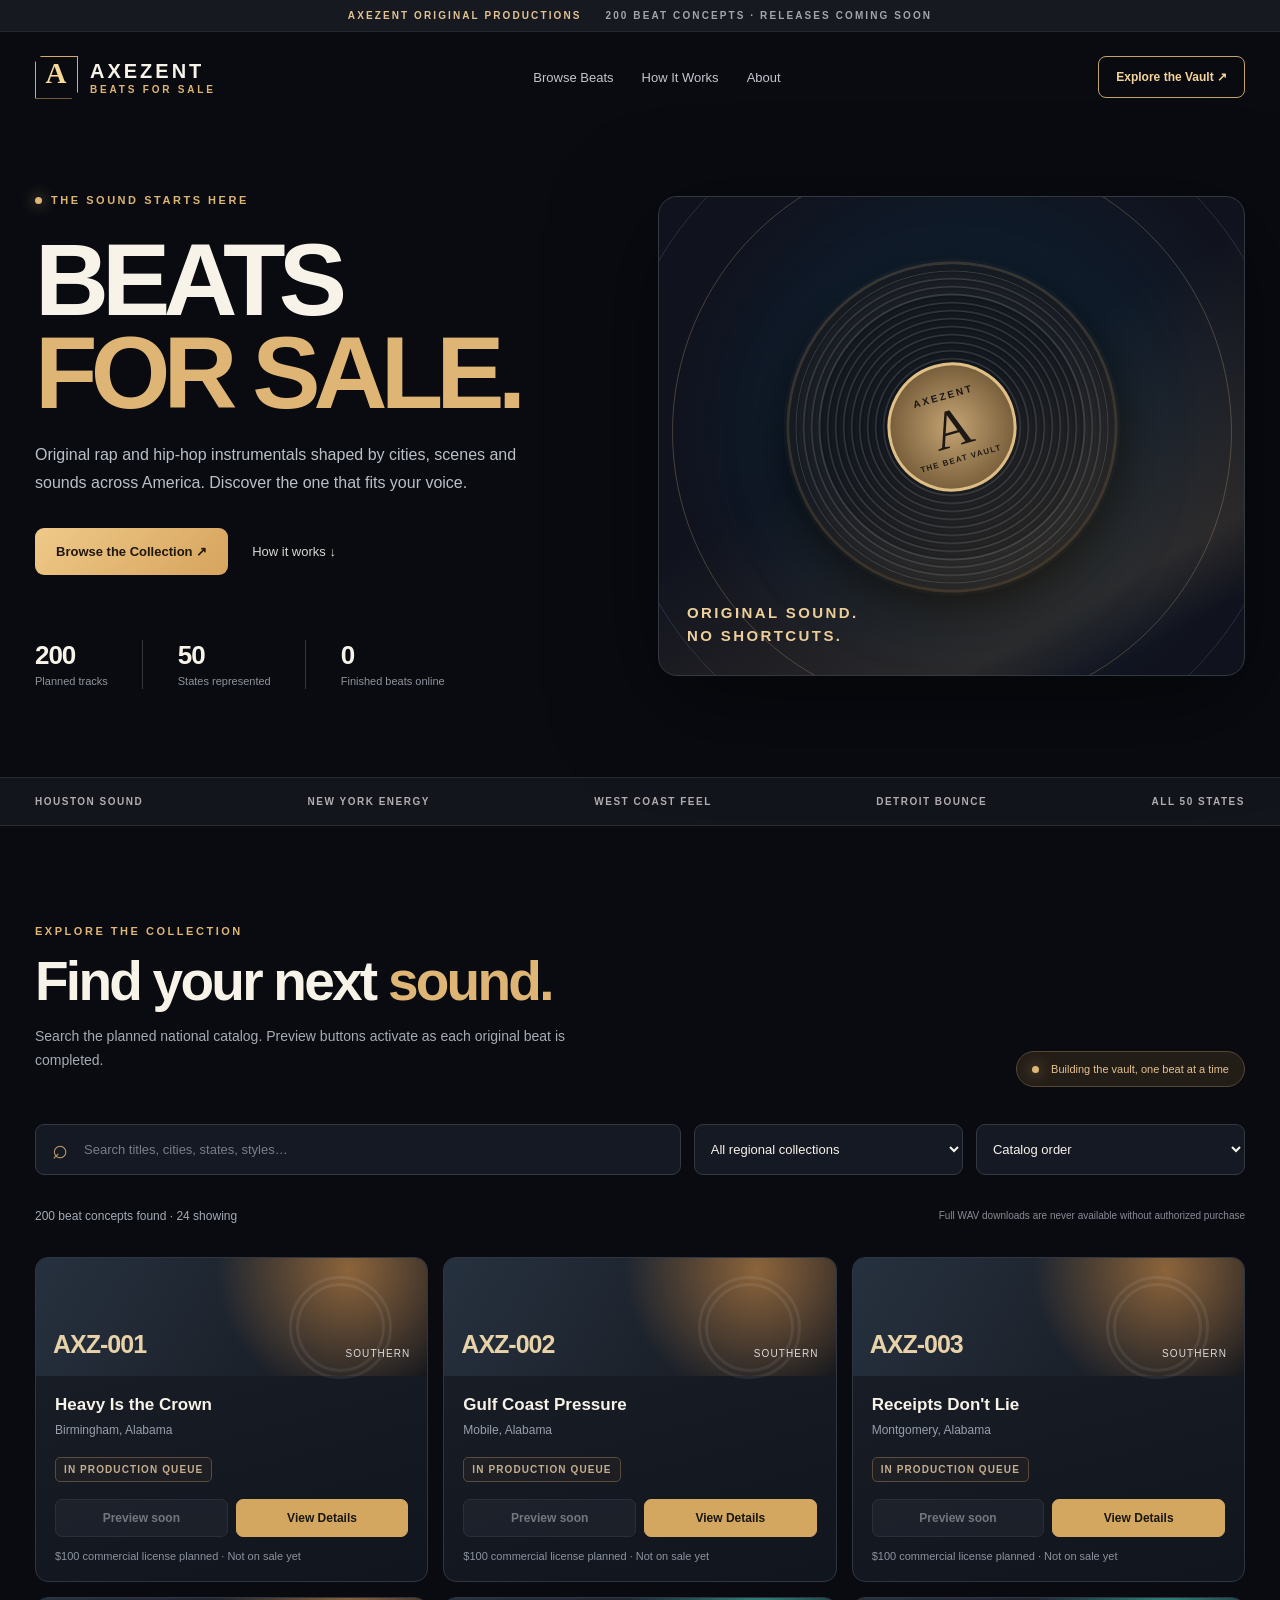
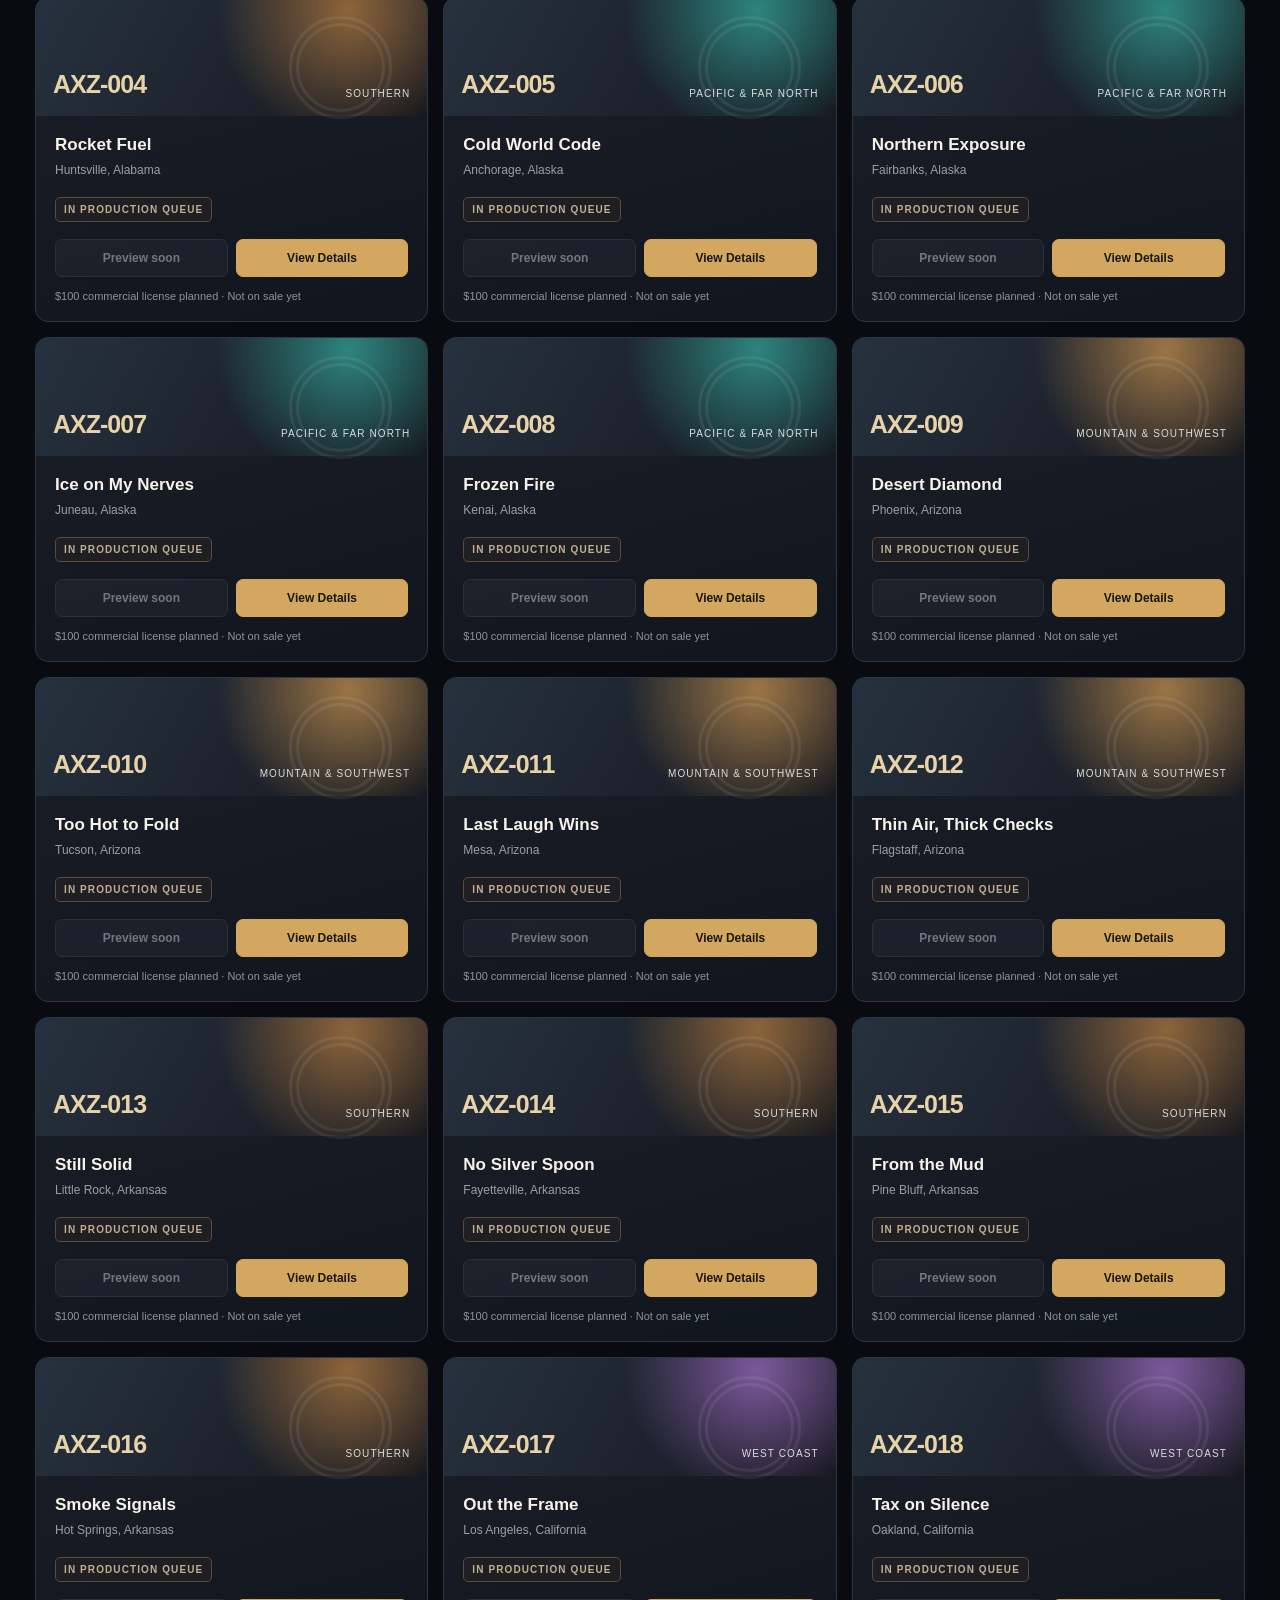
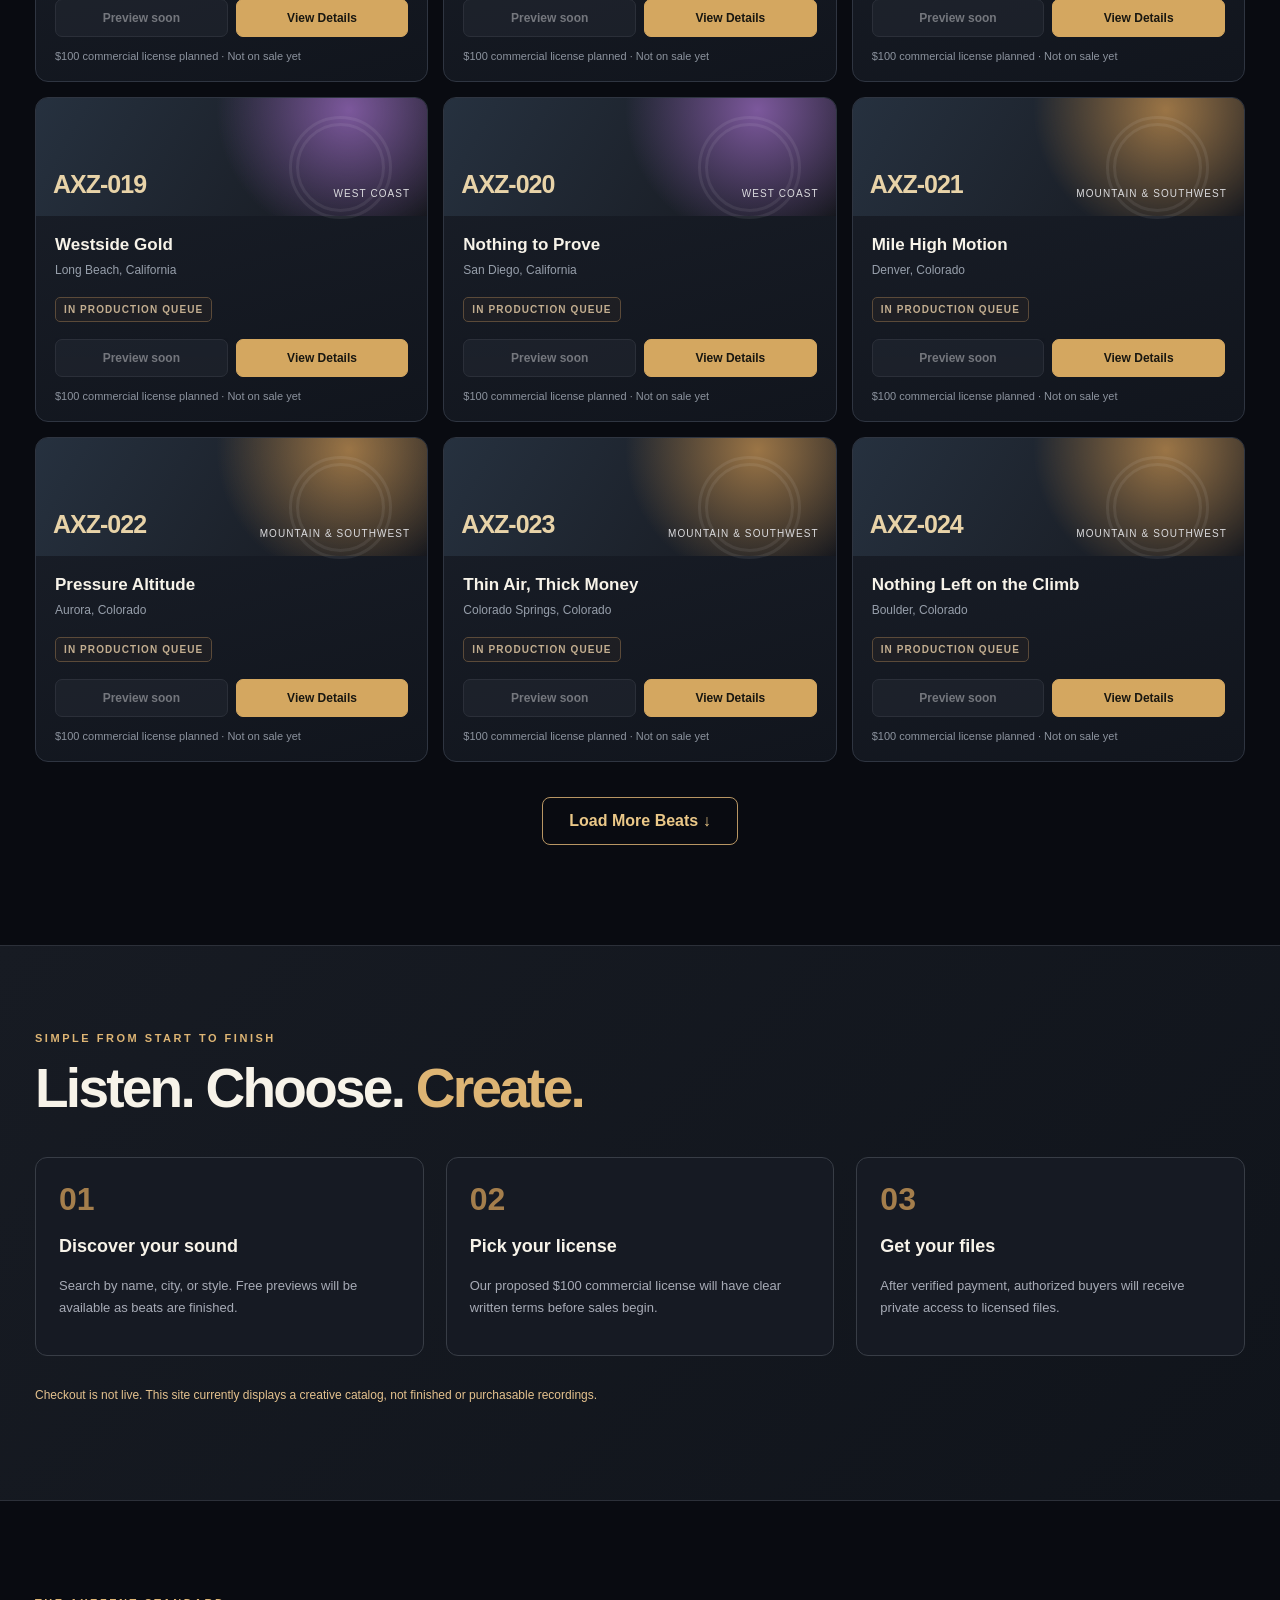
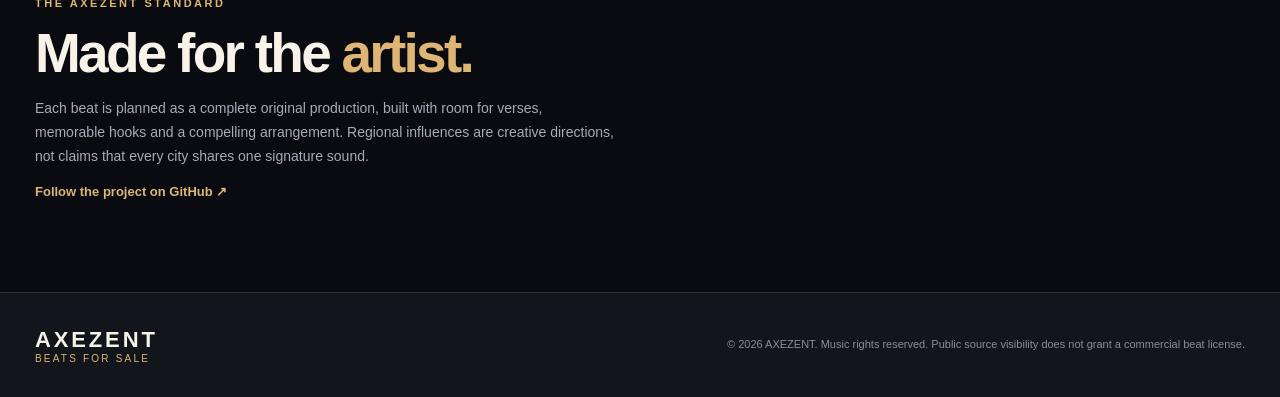
==== index.html @ 441ae3d0 "Polish storefront search metadata and favicon" ====
<!DOCTYPE html>
<html lang="en">
<head>
  <meta charset="utf-8">
  <meta name="viewport" content="width=device-width,initial-scale=1">
  <meta name="theme-color" content="#0a0c13">
  <meta name="description" content="AXEZENT Beats for Sale — original rap and hip-hop instrumental catalog. Search by city, state, style and title. Free listening previews as recordings are released.">
  <meta property="og:title" content="AXEZENT Beats for Sale | Rap Beats & Hip-Hop Instrumentals">
  <meta property="og:description" content="Find your sound. Make your next hit.">
  <link rel="icon" type="image/svg+xml" href="assets/favicon.svg">
  <meta name="robots" content="index, follow">
  <meta name="author" content="AXEZENT">
  <meta name="keywords" content="rap beats for sale, hip hop instrumentals, original rap beats, Houston beats, Detroit beats, New York boom bap, West Coast hip hop">
  <title>Rap Beats for Sale | Original Hip-Hop Instrumentals | AXEZENT</title>
  <link rel="stylesheet" href="assets/styles.css">
  <script defer src="assets/app.js"></script>
</head>
<body>
  <div class="topline">AXEZENT ORIGINAL PRODUCTIONS <span>200 BEAT CONCEPTS · RELEASES COMING SOON</span></div>
  <header class="main-nav container">
    <a class="brand" href="./" aria-label="AXEZENT Beats for Sale home"><span class="brand-icon">A<span class="brand-dot">.</span></span><span><strong>AXEZENT</strong><small>BEATS FOR SALE</small></span></a>
    <nav aria-label="Main navigation"><a href="#catalog">Browse Beats</a><a href="#how">How It Works</a><a href="#about">About</a></nav>
    <a class="nav-cta" href="#catalog">Explore the Vault <span aria-hidden="true">↗</span></a>
  </header>
  <main>
    <section class="hero container">
      <div class="hero-copy">
        <div class="eyebrow"><span class="pulse-dot"></span> THE SOUND STARTS HERE</div>
        <h1>BEATS<br><em>FOR SALE.</em></h1>
        <p>Original rap and hip-hop instrumentals shaped by cities, scenes and sounds across America. Discover the one that fits your voice.</p>
        <div class="hero-actions"><a class="primary-button" href="#catalog">Browse the Collection <span aria-hidden="true">↗</span></a><a class="text-link" href="#how">How it works ↓</a></div>
        <div class="hero-proof"><div><b id="heroTotal">200</b><small>Planned tracks</small></div><div><b>50</b><small>States represented</small></div><div><b id="heroLive">0</b><small>Finished beats online</small></div></div>
      </div>
      <div class="hero-art" aria-hidden="true">
        <div class="hero-art-grain"></div><div class="halo halo-one"></div><div class="halo halo-two"></div>
        <div class="record"><div class="record-rings"></div><div class="record-label"><span>AXEZENT</span><i>A</i><small>THE BEAT VAULT</small></div></div>
        <div class="hero-art-label">ORIGINAL SOUND.<br>NO SHORTCUTS.</div>
      </div>
    </section>
    <section class="strip"><div class="container strip-inner"><span>HOUSTON SOUND</span><span>NEW YORK ENERGY</span><span>WEST COAST FEEL</span><span>DETROIT BOUNCE</span><span>ALL 50 STATES</span></div></section>
    <section id="catalog" class="catalog-section container">
      <div class="section-heading"><div><span class="section-kicker">EXPLORE THE COLLECTION</span><h2>Find your next <em>sound.</em></h2><p>Search the planned national catalog. Preview buttons activate as each original beat is completed.</p></div><div class="release-pill"><span class="pulse-dot"></span> Building the vault, one beat at a time</div></div>
      <div class="search-area">
        <label class="search-wrap"><span aria-hidden="true">⌕</span><span class="sr-only">Search beats</span><input id="query" type="search" placeholder="Search titles, cities, states, styles…" autocomplete="off"></label>
        <label class="select-wrap"><span class="sr-only">Filter by collection</span><select id="region"><option value="">All regional collections</option></select></label>
        <label class="select-wrap"><span class="sr-only">Sort beats</span><select id="sort"><option value="featured">Catalog order</option><option value="title">Title A–Z</option><option value="state">State A–Z</option><option value="released">Finished first</option></select></label>
      </div>
      <div class="results-line"><p id="resultsText" aria-live="polite">Loading the collection…</p><span>Full WAV downloads are never available without authorized purchase</span></div>
      <div class="track-grid" id="tracks"></div>
      <div class="empty-state" id="empty" hidden>No tracks match those filters. Try a different title, city, or region.</div>
      <div class="load-wrap"><button class="load-button" id="more" type="button" hidden>Load More Beats ↓</button></div>
    </section>
    <section id="how" class="how-section"><div class="container"><span class="section-kicker">SIMPLE FROM START TO FINISH</span><h2>Listen. Choose. <em>Create.</em></h2><div class="steps"><article><span>01</span><h3>Discover your sound</h3><p>Search by name, city, or style. Free previews will be available as beats are finished.</p></article><article><span>02</span><h3>Pick your license</h3><p>Our proposed $100 commercial license will have clear written terms before sales begin.</p></article><article><span>03</span><h3>Get your files</h3><p>After verified payment, authorized buyers will receive private access to licensed files.</p></article></div><p class="coming-notice">Checkout is not live. This site currently displays a creative catalog, not finished or purchasable recordings.</p></div></section>
    <section class="about-section container" id="about"><div class="about-block"><span class="section-kicker">THE AXEZENT STANDARD</span><h2>Made for the <em>artist.</em></h2><p>Each beat is planned as a complete original production, built with room for verses, memorable hooks and a compelling arrangement. Regional influences are creative directions, not claims that every city shares one signature sound.</p><a href="https://github.com/shawncalvinsnelling/AXEZENT-Beats-for-Sale" rel="noopener noreferrer">Follow the project on GitHub ↗</a></div></section>
  </main>
  <footer><div class="container foot-inner"><div><strong>AXEZENT</strong><span>BEATS FOR SALE</span></div><p>© <span id="year"></span> AXEZENT. Music rights reserved. Public source visibility does not grant a commercial beat license.</p></div></footer>
  <dialog id="trackDialog" aria-label="Beat details"><div class="dialog-inner"><button type="button" class="close-dialog" id="closeDialog" aria-label="Close details">✕</button><div id="dialogContent"></div></div></dialog>
  <audio id="player" preload="none" hidden></audio>
</body>
</html>
---- assets/styles.css ----
:root{color-scheme:dark;--bg:#090b11;--panel:#11151e;--panel2:#161b25;--line:#29303a;--ink:#f7f3e9;--muted:#a7abb6;--gold:#deb574;--gold2:#f9d99a;--cyan:#8be2f3;--radius:16px}
*{box-sizing:border-box}html{scroll-behavior:smooth}body{margin:0;background:var(--bg);color:var(--ink);font-family:Inter,"Segoe UI",Arial,sans-serif}button,input,select{font:inherit}a{color:inherit;text-decoration:none}button{cursor:pointer}button:disabled{cursor:not-allowed}::selection{background:#9e723a;color:white}.container{width:min(1210px,calc(100% - 48px));margin:auto}.sr-only{position:absolute;width:1px;height:1px;overflow:hidden;clip:rect(0,0,0,0);white-space:nowrap}.topline{display:flex;justify-content:center;gap:24px;align-items:center;text-align:center;background:#161920;border-bottom:1px solid #242632;color:#e2c292;font-size:10px;letter-spacing:.21em;font-weight:800;min-height:32px}.topline span{color:#a2a5ae}.main-nav{height:90px;display:flex;align-items:center;justify-content:space-between;gap:18px}.brand{display:flex;align-items:center;gap:12px;letter-spacing:.08em}.brand-icon{width:43px;height:43px;border:1px solid #d6ab63;display:grid;place-items:center;font-family:Georgia,serif;font-size:29px;font-weight:bold;color:var(--gold2);clip-path:polygon(15% 0,100% 0,100% 85%,85% 100%,0 100%,0 15%)}.brand-dot{color:#64c3e6}.brand strong{display:block;font-size:20px;letter-spacing:.15em}.brand small{display:block;color:var(--gold);font-size:10px;font-weight:800;letter-spacing:.28em;margin-top:1px}nav{display:flex;gap:28px;font-size:13px;color:#c4c5ce}nav a:hover,.about-block a:hover{color:var(--gold)}.nav-cta{border:1px solid #c5a26a;color:#f5d49c;padding:13px 17px;border-radius:8px;font-weight:700;font-size:12px}.nav-cta:hover{background:#372a1e}.hero{min-height:530px;display:grid;grid-template-columns:1fr 1fr;gap:36px;align-items:center;padding:34px 0 60px}.hero-copy{padding:38px 0 28px}.eyebrow,.section-kicker{font-size:11px;letter-spacing:.23em;color:var(--gold);font-weight:800}.eyebrow{display:flex;gap:9px;align-items:center}.pulse-dot{display:inline-block;width:7px;height:7px;border-radius:50%;background:var(--gold);box-shadow:0 0 15px rgba(246,199,133,.8)}.hero h1{font-size:clamp(63px,8vw,112px);line-height:.91;letter-spacing:-.067em;margin:27px 0 22px;font-weight:900}.hero h1 em,.section-heading h2 em,.how-section h2 em,.about-block h2 em{font-style:normal;color:var(--gold)}.hero-copy>p{color:#bac0c8;font-size:16px;line-height:1.7;max-width:495px}.hero-actions{display:flex;align-items:center;gap:24px;margin:32px 0}.primary-button{display:inline-block;background:linear-gradient(135deg,#efc989,#d6a45d);padding:16px 21px;border-radius:9px;color:#20170d;font-weight:800;font-size:13px}.primary-button:hover{filter:brightness(1.13)}.text-link{font-size:13px;color:#dad7d1}.hero-proof{margin-top:65px;display:flex;gap:35px}.hero-proof div{border-right:1px solid #343740;padding-right:34px}.hero-proof div:last-child{border:0;padding-right:0}.hero-proof b{display:block;font-size:26px;letter-spacing:-.04em}.hero-proof small{color:#8f949d;font-size:11px}.hero-art{height:480px;position:relative;overflow:hidden;border-radius:19px;background:radial-gradient(circle at 54% 48%,#172b3c 0,#101d2e 34%,#10131e 75%),linear-gradient(145deg,#16191f,#060911);border:1px solid #333841;box-shadow:0 25px 100px #0008}.hero-art:after{content:"";position:absolute;inset:0;background:linear-gradient(150deg,transparent 45%,#b18d562b 80%,transparent 90%);pointer-events:none}.hero-art-grain{position:absolute;inset:0;opacity:.3;background:repeating-linear-gradient(0deg,transparent,transparent 5px,#ffffff05 6px)}.halo{position:absolute;border:1px solid #e8c88e40;border-radius:50%;height:560px;width:560px;left:50%;top:49%;transform:translate(-50%,-50%)}.halo-two{height:680px;width:680px;border-color:#8edaff26}.record{width:325px;height:325px;position:absolute;left:50%;top:48%;transform:translate(-50%,-50%) rotate(-16deg);border-radius:50%;background:repeating-radial-gradient(circle,#131820 0px,#11141a 3px,#343a42 4px,#11141a 6px,#171b23 8px);border:6px solid #10141c;box-shadow:0 0 0 3px #b78a5138,0 18px 60px #000,0 0 120px #4acbdb12}.record-rings{inset:23px;position:absolute;border:1px solid #8d9aa82f;border-radius:50%;box-shadow:0 0 0 35px #ffffff06}.record-label{width:129px;height:129px;border-radius:50%;position:absolute;inset:0;margin:auto;background:radial-gradient(circle,#c6a574,#594325);border:3px solid #e1c086;display:flex;flex-direction:column;align-items:center;justify-content:center;color:#1a1613;gap:0}.record-label span{font-weight:900;font-size:10px;letter-spacing:.22em}.record-label i{font-style:normal;font-family:Georgia,serif;font-size:55px;line-height:1}.record-label small{font-size:8px;letter-spacing:.15em;font-weight:bold}.hero-art-label{position:absolute;bottom:28px;left:28px;font-weight:900;font-size:15px;letter-spacing:.16em;line-height:1.5;color:#f1d49f}.strip{border-top:1px solid #272b32;border-bottom:1px solid #272b32;background:#12151c}.strip-inner{display:flex;justify-content:space-between;flex-wrap:wrap;gap:15px;padding:18px 0;color:#b4adb0;font-size:10px;letter-spacing:.15em;font-weight:800}.catalog-section{padding:95px 0 100px}.section-heading{display:flex;justify-content:space-between;gap:30px;align-items:end}.section-heading h2,.how-section h2,.about-block h2{font-size:clamp(36px,5vw,55px);letter-spacing:-.05em;line-height:1.08;margin:13px 0}.section-heading p,.how-section p,.about-block p{color:var(--muted);line-height:1.7;font-size:14px;max-width:580px}.release-pill{white-space:nowrap;padding:11px 15px;border:1px solid #564735;background:#231d17;color:#e4c090;border-radius:99px;font-size:11px}.release-pill .pulse-dot{margin-right:9px}.search-area{margin-top:37px;display:grid;grid-template-columns:2.4fr 1fr 1fr;gap:13px}.search-wrap,.select-wrap{height:51px;background:#151923;border:1px solid #333841;border-radius:9px;display:flex;align-items:center;position:relative}.search-wrap>span[aria-hidden]{font-size:27px;margin:0 16px;color:#bc9a64}.search-wrap input,.select-wrap select{background:transparent;border:0;color:var(--ink);min-width:0;outline:none;width:100%;font-size:13px;padding:0 12px}.search-wrap input{padding-left:0}.search-wrap input::placeholder{color:#777e8a}select option{background:#11151e;color:white}.results-line{display:flex;justify-content:space-between;gap:15px;align-items:center;margin:22px 0;color:#a4aab4;font-size:12px}.results-line span{font-size:10px;color:#888b96}.track-grid{display:grid;grid-template-columns:repeat(3,minmax(0,1fr));gap:15px}.track-card{border:1px solid #2f3541;border-radius:13px;background:linear-gradient(165deg,#1a1f29,#11151d);overflow:hidden;transition:transform .15s,border-color .15s}.track-card:hover{transform:translateY(-3px);border-color:#92764f}.track-art{height:118px;position:relative;display:flex;justify-content:space-between;align-items:end;padding:17px;background:radial-gradient(circle at 80% 10%,var(--accent,#b78b58) 0,transparent 40%),linear-gradient(120deg,#26313f,#15171d)}.track-art:before{content:"";position:absolute;right:35px;top:18px;height:83px;width:83px;border:10px double #ffffff12;border-radius:50%}.track-art b{font-size:25px;color:#e8d3a8;letter-spacing:-.04em}.track-art small{font-size:10px;letter-spacing:.11em;color:#dbdbde;text-transform:uppercase}.track-content{padding:19px}.track-content h3{margin:0 0 8px;font-size:17px;white-space:nowrap;overflow:hidden;text-overflow:ellipsis}.track-meta{font-size:12px;color:#979fab;margin-bottom:20px}.status{display:inline-block;font-size:10px;font-weight:800;text-transform:uppercase;letter-spacing:.11em;color:#c3ae90;background:#3e33283b;padding:6px 8px;border:1px solid #5b4a39;border-radius:5px}.status.ready{color:#a2e7c4;border-color:#376c53;background:#143528}.track-actions{display:flex;gap:8px;margin-top:17px}.track-actions button{padding:11px 10px;border-radius:7px;border:1px solid #454954;background:#252b35;color:#e0e0e4;font-size:12px;font-weight:800;flex:1}.track-actions .detail-button{background:#d4a760;border-color:#d4a760;color:#191710}.track-actions button:disabled{opacity:.47}.track-actions .play-button:not(:disabled):hover{border-color:#e2b876;color:#e4bf83}.track-actions .detail-button:hover{background:#f2c783}.availability{color:#8c939e;font-size:11px;margin:13px 0 0}.empty-state{text-align:center;padding:50px 16px;color:#aaa}.load-wrap{display:flex;justify-content:center;margin-top:35px}.load-button{background:transparent;border:1px solid #b89663;border-radius:8px;padding:14px 26px;color:#ebc888;font-weight:bold}.load-button:hover{background:#262119}.how-section{background:linear-gradient(135deg,#171b23,#10141b);border-top:1px solid #2c3039;border-bottom:1px solid #2c3039;padding:82px 0}.steps{display:grid;grid-template-columns:repeat(3,1fr);gap:22px;margin-top:39px}.steps article{padding:23px;border:1px solid #383d46;border-radius:12px;background:#161a23}.steps article>span{font-size:32px;color:#a47e4c;font-weight:900}.steps article h3{font-size:18px}.steps article p{font-size:13px}.coming-notice{margin-top:29px;font-size:12px!important;color:#e5c28e!important}.about-section{padding:92px 0}.about-block{max-width:790px}.about-block a{color:var(--gold);font-size:13px;font-weight:700}footer{background:#12151b;border-top:1px solid #2b3037;padding:32px 0}.foot-inner{display:flex;justify-content:space-between;gap:20px;align-items:center}.foot-inner>div{display:flex;flex-direction:column}.foot-inner strong{font-size:22px;letter-spacing:.13em}.foot-inner>div span{font-size:10px;color:var(--gold);letter-spacing:.22em}.foot-inner p{font-size:11px;color:#898e99;text-align:right;max-width:530px;line-height:1.6}dialog{color:var(--ink);background:#11161f;border:1px solid #876a48;border-radius:16px;max-width:520px;width:calc(100% - 30px);box-shadow:0 20px 140px #000b;padding:0}dialog::backdrop{background:#000a}.dialog-inner{padding:34px;position:relative}.close-dialog{position:absolute;right:13px;top:11px;border:0;background:transparent;color:#ded7c8;font-size:23px}.dialog-inner h2{font-size:30px;margin:14px 0 6px}.dialog-inner p{line-height:1.6;color:#bcc1c8}.dialog-inner .micro{font-size:12px;color:var(--gold)}.dialog-inner .details-note{padding:15px;border:1px solid #4b463d;border-radius:9px;background:#292217;color:#ecd2a9;font-size:12px}a:focus-visible,button:focus-visible,input:focus-visible,select:focus-visible{outline:2px solid #eac482;outline-offset:3px}
@media(max-width:900px){.hero{grid-template-columns:1fr;gap:0}.hero-copy{padding:20px 0}.hero-art{height:350px}.record{width:250px;height:250px}.hero-proof{margin-top:40px}.track-grid{grid-template-columns:repeat(2,minmax(0,1fr))}.search-area{grid-template-columns:1fr 1fr}.search-wrap{grid-column:1/-1}.section-heading{align-items:start;flex-direction:column}.release-pill{white-space:normal}nav{gap:14px}}
@media(max-width:600px){.container{width:min(100% - 30px,1210px)}.topline{font-size:8px;gap:6px;flex-wrap:wrap;padding:6px}.main-nav{height:75px}.main-nav nav{display:none}.brand strong{font-size:16px}.brand-icon{height:37px;width:37px}.nav-cta{font-size:10px;padding:11px}.hero{padding:20px 0 42px}.hero h1{font-size:67px}.hero-art{height:300px}.hero-proof{gap:14px}.hero-proof div{padding-right:12px}.hero-proof b{font-size:22px}.hero-proof small{font-size:9px}.strip-inner{justify-content:center;gap:12px}.catalog-section{padding:65px 0}.track-grid{grid-template-columns:1fr}.search-area{grid-template-columns:1fr}.search-wrap{grid-column:auto}.results-line{align-items:start;flex-direction:column}.results-line span{line-height:1.5}.steps{grid-template-columns:1fr}.foot-inner{flex-direction:column;align-items:start}.foot-inner p{text-align:left}.hero-actions{flex-wrap:wrap}}
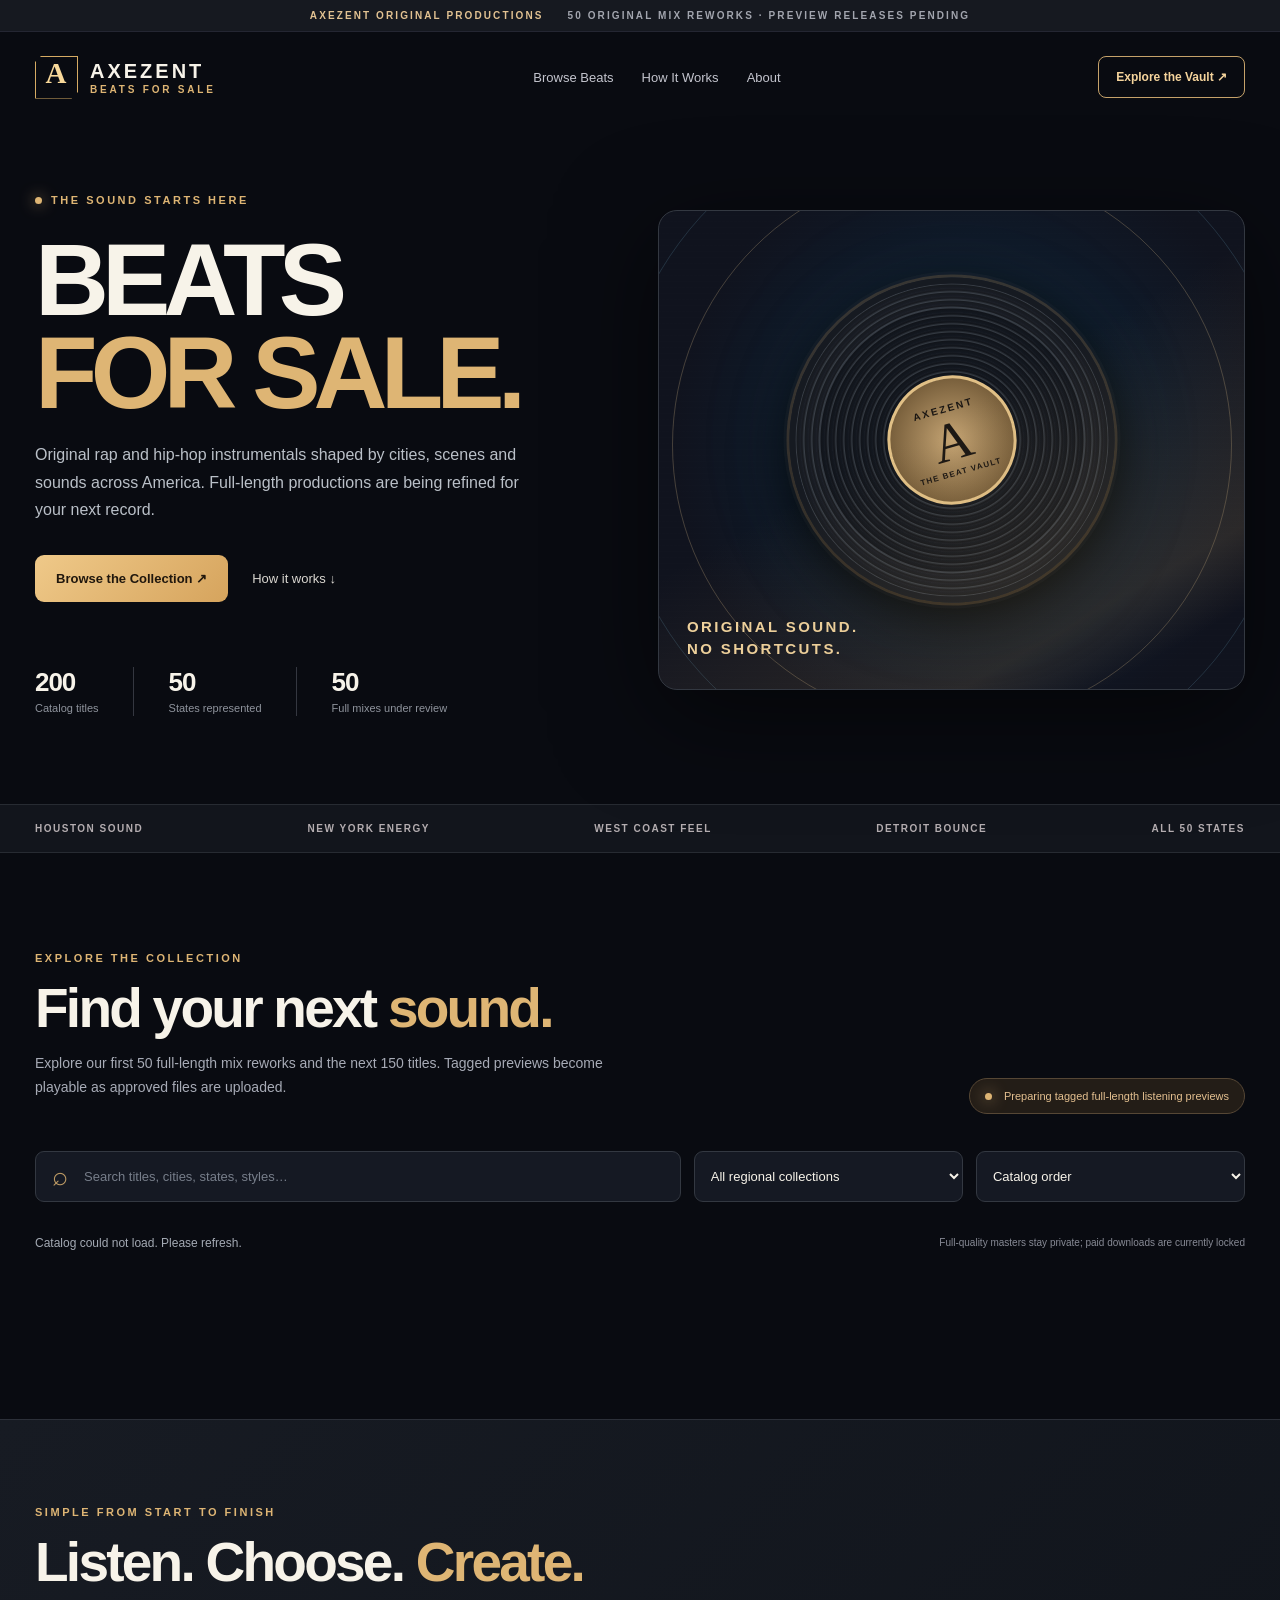
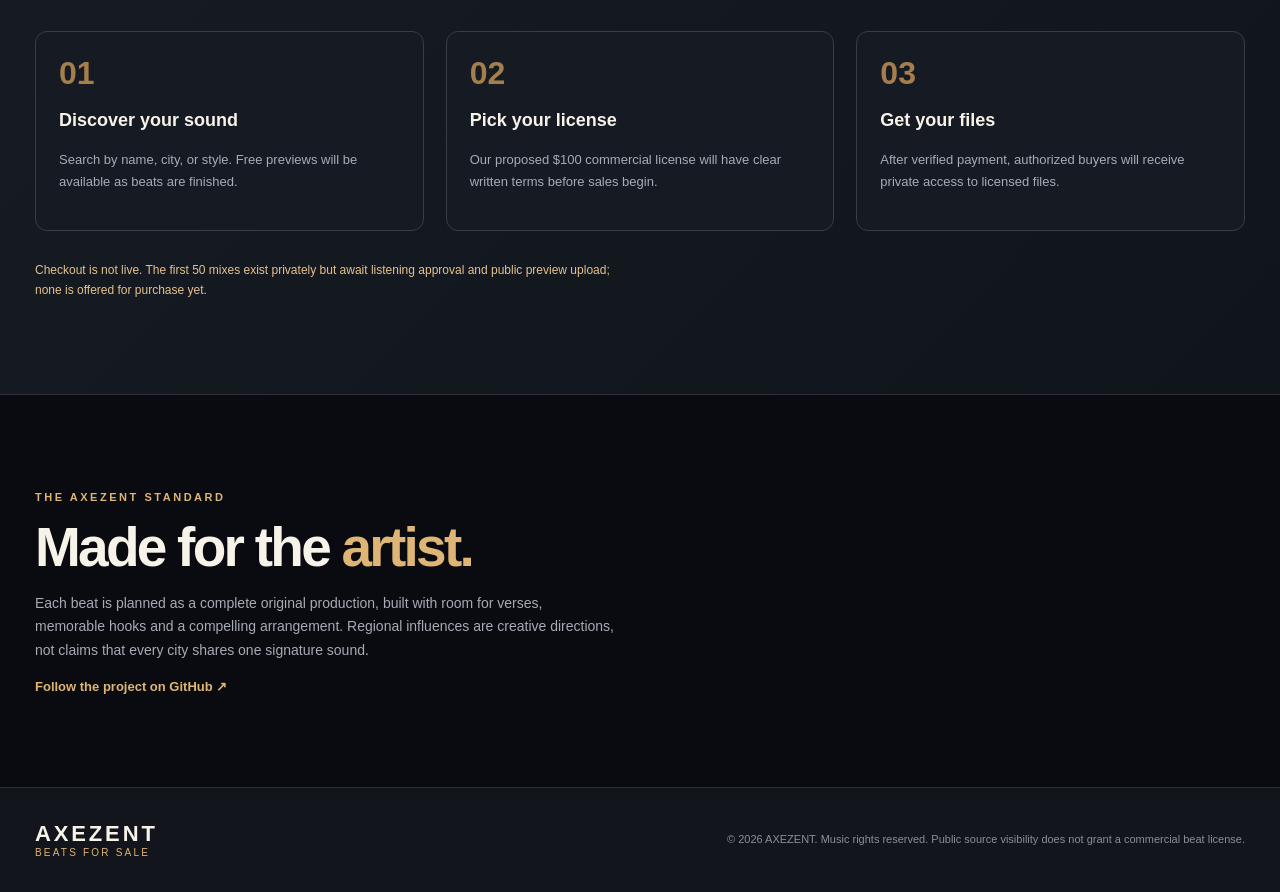
==== commit dad5b22e: "Present first 50 full mix reworks and make locked-download status explicit" ====
--- a/index.html
+++ b/index.html
@@ -16,7 +16,7 @@
   <script defer src="assets/app.js"></script>
 </head>
 <body>
-  <div class="topline">AXEZENT ORIGINAL PRODUCTIONS <span>200 BEAT CONCEPTS · RELEASES COMING SOON</span></div>
+  <div class="topline">AXEZENT ORIGINAL PRODUCTIONS <span>50 ORIGINAL MIX REWORKS · PREVIEW RELEASES PENDING</span></div>
   <header class="main-nav container">
     <a class="brand" href="./" aria-label="AXEZENT Beats for Sale home"><span class="brand-icon">A<span class="brand-dot">.</span></span><span><strong>AXEZENT</strong><small>BEATS FOR SALE</small></span></a>
     <nav aria-label="Main navigation"><a href="#catalog">Browse Beats</a><a href="#how">How It Works</a><a href="#about">About</a></nav>
@@ -27,9 +27,9 @@
       <div class="hero-copy">
         <div class="eyebrow"><span class="pulse-dot"></span> THE SOUND STARTS HERE</div>
         <h1>BEATS<br><em>FOR SALE.</em></h1>
-        <p>Original rap and hip-hop instrumentals shaped by cities, scenes and sounds across America. Discover the one that fits your voice.</p>
+        <p>Original rap and hip-hop instrumentals shaped by cities, scenes and sounds across America. Full-length productions are being refined for your next record.</p>
         <div class="hero-actions"><a class="primary-button" href="#catalog">Browse the Collection <span aria-hidden="true">↗</span></a><a class="text-link" href="#how">How it works ↓</a></div>
-        <div class="hero-proof"><div><b id="heroTotal">200</b><small>Planned tracks</small></div><div><b>50</b><small>States represented</small></div><div><b id="heroLive">0</b><small>Finished beats online</small></div></div>
+        <div class="hero-proof"><div><b id="heroTotal">200</b><small>Catalog titles</small></div><div><b>50</b><small>States represented</small></div><div><b id="reviewCount">50</b><small>Full mixes under review</small></div></div>
       </div>
       <div class="hero-art" aria-hidden="true">
         <div class="hero-art-grain"></div><div class="halo halo-one"></div><div class="halo halo-two"></div>
@@ -39,18 +39,18 @@
     </section>
     <section class="strip"><div class="container strip-inner"><span>HOUSTON SOUND</span><span>NEW YORK ENERGY</span><span>WEST COAST FEEL</span><span>DETROIT BOUNCE</span><span>ALL 50 STATES</span></div></section>
     <section id="catalog" class="catalog-section container">
-      <div class="section-heading"><div><span class="section-kicker">EXPLORE THE COLLECTION</span><h2>Find your next <em>sound.</em></h2><p>Search the planned national catalog. Preview buttons activate as each original beat is completed.</p></div><div class="release-pill"><span class="pulse-dot"></span> Building the vault, one beat at a time</div></div>
+      <div class="section-heading"><div><span class="section-kicker">EXPLORE THE COLLECTION</span><h2>Find your next <em>sound.</em></h2><p>Explore our first 50 full-length mix reworks and the next 150 titles. Tagged previews become playable as approved files are uploaded.</p></div><div class="release-pill"><span class="pulse-dot"></span> Preparing tagged full-length listening previews</div></div>
       <div class="search-area">
         <label class="search-wrap"><span aria-hidden="true">⌕</span><span class="sr-only">Search beats</span><input id="query" type="search" placeholder="Search titles, cities, states, styles…" autocomplete="off"></label>
         <label class="select-wrap"><span class="sr-only">Filter by collection</span><select id="region"><option value="">All regional collections</option></select></label>
         <label class="select-wrap"><span class="sr-only">Sort beats</span><select id="sort"><option value="featured">Catalog order</option><option value="title">Title A–Z</option><option value="state">State A–Z</option><option value="released">Finished first</option></select></label>
       </div>
-      <div class="results-line"><p id="resultsText" aria-live="polite">Loading the collection…</p><span>Full WAV downloads are never available without authorized purchase</span></div>
+      <div class="results-line"><p id="resultsText" aria-live="polite">Loading the collection…</p><span>Full-quality masters stay private; paid downloads are currently locked</span></div>
       <div class="track-grid" id="tracks"></div>
       <div class="empty-state" id="empty" hidden>No tracks match those filters. Try a different title, city, or region.</div>
       <div class="load-wrap"><button class="load-button" id="more" type="button" hidden>Load More Beats ↓</button></div>
     </section>
-    <section id="how" class="how-section"><div class="container"><span class="section-kicker">SIMPLE FROM START TO FINISH</span><h2>Listen. Choose. <em>Create.</em></h2><div class="steps"><article><span>01</span><h3>Discover your sound</h3><p>Search by name, city, or style. Free previews will be available as beats are finished.</p></article><article><span>02</span><h3>Pick your license</h3><p>Our proposed $100 commercial license will have clear written terms before sales begin.</p></article><article><span>03</span><h3>Get your files</h3><p>After verified payment, authorized buyers will receive private access to licensed files.</p></article></div><p class="coming-notice">Checkout is not live. This site currently displays a creative catalog, not finished or purchasable recordings.</p></div></section>
+    <section id="how" class="how-section"><div class="container"><span class="section-kicker">SIMPLE FROM START TO FINISH</span><h2>Listen. Choose. <em>Create.</em></h2><div class="steps"><article><span>01</span><h3>Discover your sound</h3><p>Search by name, city, or style. Free previews will be available as beats are finished.</p></article><article><span>02</span><h3>Pick your license</h3><p>Our proposed $100 commercial license will have clear written terms before sales begin.</p></article><article><span>03</span><h3>Get your files</h3><p>After verified payment, authorized buyers will receive private access to licensed files.</p></article></div><p class="coming-notice">Checkout is not live. The first 50 mixes exist privately but await listening approval and public preview upload; none is offered for purchase yet.</p></div></section>
     <section class="about-section container" id="about"><div class="about-block"><span class="section-kicker">THE AXEZENT STANDARD</span><h2>Made for the <em>artist.</em></h2><p>Each beat is planned as a complete original production, built with room for verses, memorable hooks and a compelling arrangement. Regional influences are creative directions, not claims that every city shares one signature sound.</p><a href="https://github.com/shawncalvinsnelling/AXEZENT-Beats-for-Sale" rel="noopener noreferrer">Follow the project on GitHub ↗</a></div></section>
   </main>
   <footer><div class="container foot-inner"><div><strong>AXEZENT</strong><span>BEATS FOR SALE</span></div><p>© <span id="year"></span> AXEZENT. Music rights reserved. Public source visibility does not grant a commercial beat license.</p></div></footer>
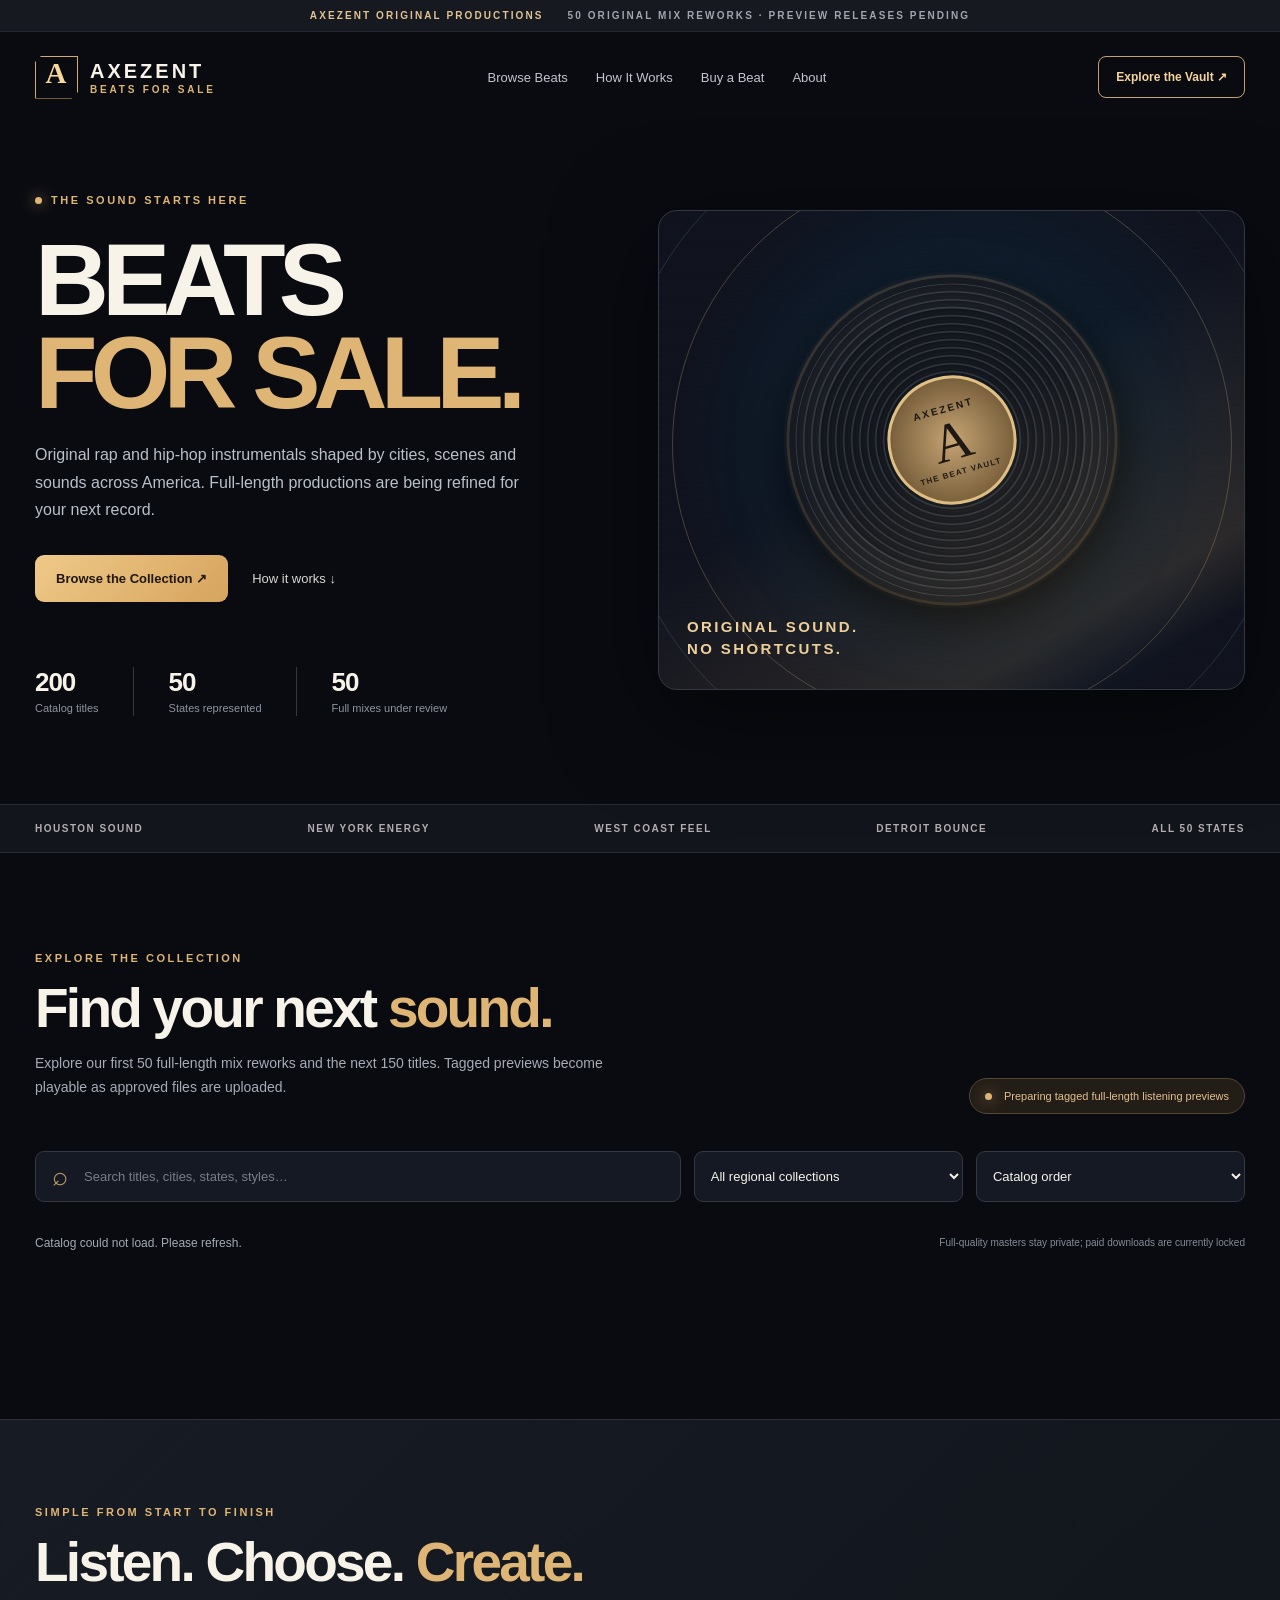
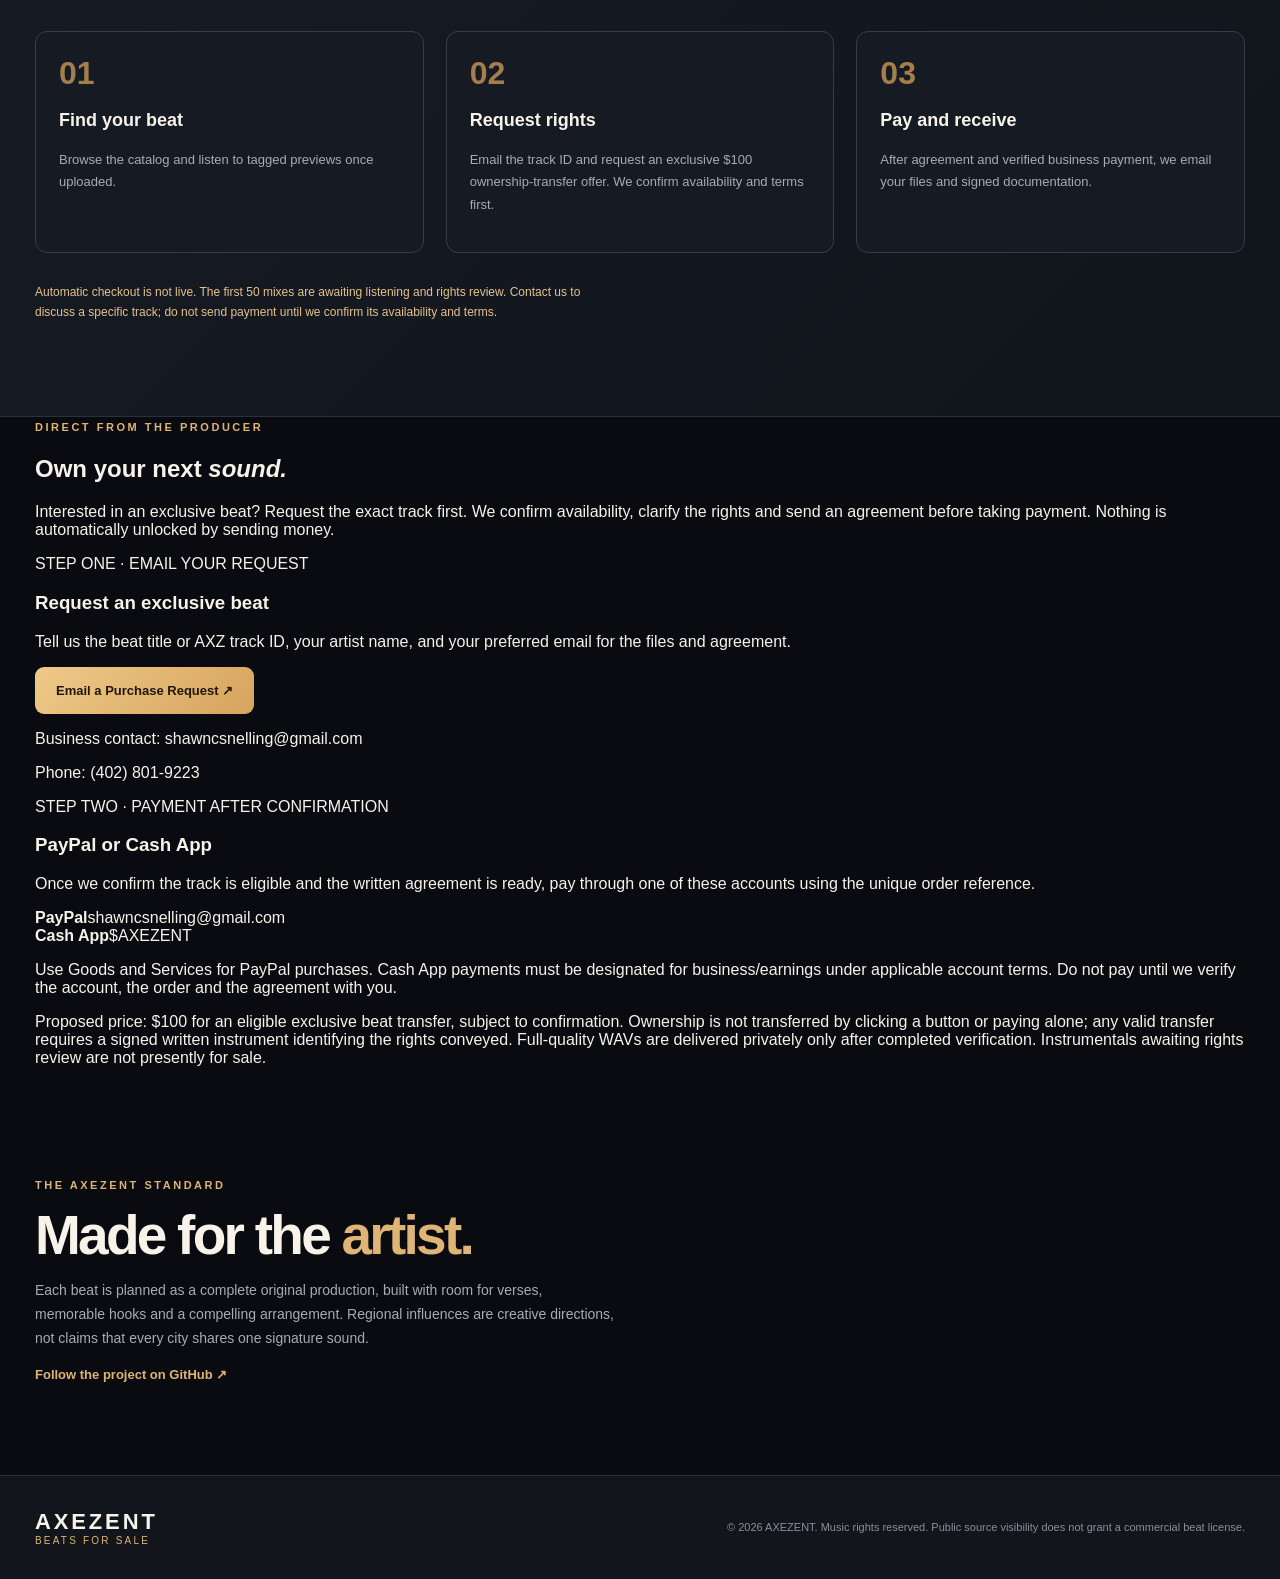
==== commit beacc739: "Add direct PayPal/Cash App exclusive-beat inquiry and verified manual fulfillment contacts" ====
--- a/index.html
+++ b/index.html
@@ -19,7 +19,7 @@
   <div class="topline">AXEZENT ORIGINAL PRODUCTIONS <span>50 ORIGINAL MIX REWORKS · PREVIEW RELEASES PENDING</span></div>
   <header class="main-nav container">
     <a class="brand" href="./" aria-label="AXEZENT Beats for Sale home"><span class="brand-icon">A<span class="brand-dot">.</span></span><span><strong>AXEZENT</strong><small>BEATS FOR SALE</small></span></a>
-    <nav aria-label="Main navigation"><a href="#catalog">Browse Beats</a><a href="#how">How It Works</a><a href="#about">About</a></nav>
+    <nav aria-label="Main navigation"><a href="#catalog">Browse Beats</a><a href="#how">How It Works</a><a href="#order">Buy a Beat</a><a href="#about">About</a></nav>
     <a class="nav-cta" href="#catalog">Explore the Vault <span aria-hidden="true">↗</span></a>
   </header>
   <main>
@@ -50,7 +50,34 @@
       <div class="empty-state" id="empty" hidden>No tracks match those filters. Try a different title, city, or region.</div>
       <div class="load-wrap"><button class="load-button" id="more" type="button" hidden>Load More Beats ↓</button></div>
     </section>
-    <section id="how" class="how-section"><div class="container"><span class="section-kicker">SIMPLE FROM START TO FINISH</span><h2>Listen. Choose. <em>Create.</em></h2><div class="steps"><article><span>01</span><h3>Discover your sound</h3><p>Search by name, city, or style. Free previews will be available as beats are finished.</p></article><article><span>02</span><h3>Pick your license</h3><p>Our proposed $100 commercial license will have clear written terms before sales begin.</p></article><article><span>03</span><h3>Get your files</h3><p>After verified payment, authorized buyers will receive private access to licensed files.</p></article></div><p class="coming-notice">Checkout is not live. The first 50 mixes exist privately but await listening approval and public preview upload; none is offered for purchase yet.</p></div></section>
+    <section id="how" class="how-section"><div class="container"><span class="section-kicker">SIMPLE FROM START TO FINISH</span><h2>Listen. Choose. <em>Create.</em></h2><div class="steps"><article><span>01</span><h3>Find your beat</h3><p>Browse the catalog and listen to tagged previews once uploaded.</p></article><article><span>02</span><h3>Request rights</h3><p>Email the track ID and request an exclusive $100 ownership-transfer offer. We confirm availability and terms first.</p></article><article><span>03</span><h3>Pay and receive</h3><p>After agreement and verified business payment, we email your files and signed documentation.</p></article></div><p class="coming-notice">Automatic checkout is not live. The first 50 mixes are awaiting listening and rights review. Contact us to discuss a specific track; do not send payment until we confirm its availability and terms.</p></div></section>
+
+    <section class="purchase-section" id="order">
+      <div class="container">
+        <span class="section-kicker">DIRECT FROM THE PRODUCER</span>
+        <h2>Own your next <em>sound.</em></h2>
+        <p class="purchase-lead">Interested in an exclusive beat? Request the exact track first. We confirm availability, clarify the rights and send an agreement before taking payment. Nothing is automatically unlocked by sending money.</p>
+        <div class="purchase-grid">
+          <article class="purchase-panel">
+            <span class="panel-tag">STEP ONE · EMAIL YOUR REQUEST</span>
+            <h3>Request an exclusive beat</h3>
+            <p>Tell us the beat title or AXZ track ID, your artist name, and your preferred email for the files and agreement.</p>
+            <a class="primary-button" id="inquiryMailLink" href="mailto:shawncsnelling@gmail.com?subject=AXEZENT%20Exclusive%20Beat%20Request">Email a Purchase Request ↗</a>
+            <p class="contact-detail"><span>Business contact:</span> <a href="mailto:shawncsnelling@gmail.com">shawncsnelling@gmail.com</a></p>
+            <p class="contact-detail"><span>Phone:</span> <a href="tel:+14028019223">(402) 801-9223</a></p>
+          </article>
+          <article class="purchase-panel">
+            <span class="panel-tag">STEP TWO · PAYMENT AFTER CONFIRMATION</span>
+            <h3>PayPal or Cash App</h3>
+            <p>Once we confirm the track is eligible and the written agreement is ready, pay through one of these accounts using the unique order reference.</p>
+            <div class="payment-method"><strong>PayPal</strong><span>shawncsnelling@gmail.com</span></div>
+            <div class="payment-method"><strong>Cash App</strong><span>$AXEZENT</span></div>
+            <p class="payment-note">Use Goods and Services for PayPal purchases. Cash App payments must be designated for business/earnings under applicable account terms. Do not pay until we verify the account, the order and the agreement with you.</p>
+          </article>
+        </div>
+        <p class="purchase-legal">Proposed price: $100 for an eligible exclusive beat transfer, subject to confirmation. Ownership is not transferred by clicking a button or paying alone; any valid transfer requires a signed written instrument identifying the rights conveyed. Full-quality WAVs are delivered privately only after completed verification. Instrumentals awaiting rights review are not presently for sale.</p>
+      </div>
+    </section>
     <section class="about-section container" id="about"><div class="about-block"><span class="section-kicker">THE AXEZENT STANDARD</span><h2>Made for the <em>artist.</em></h2><p>Each beat is planned as a complete original production, built with room for verses, memorable hooks and a compelling arrangement. Regional influences are creative directions, not claims that every city shares one signature sound.</p><a href="https://github.com/shawncalvinsnelling/AXEZENT-Beats-for-Sale" rel="noopener noreferrer">Follow the project on GitHub ↗</a></div></section>
   </main>
   <footer><div class="container foot-inner"><div><strong>AXEZENT</strong><span>BEATS FOR SALE</span></div><p>© <span id="year"></span> AXEZENT. Music rights reserved. Public source visibility does not grant a commercial beat license.</p></div></footer>
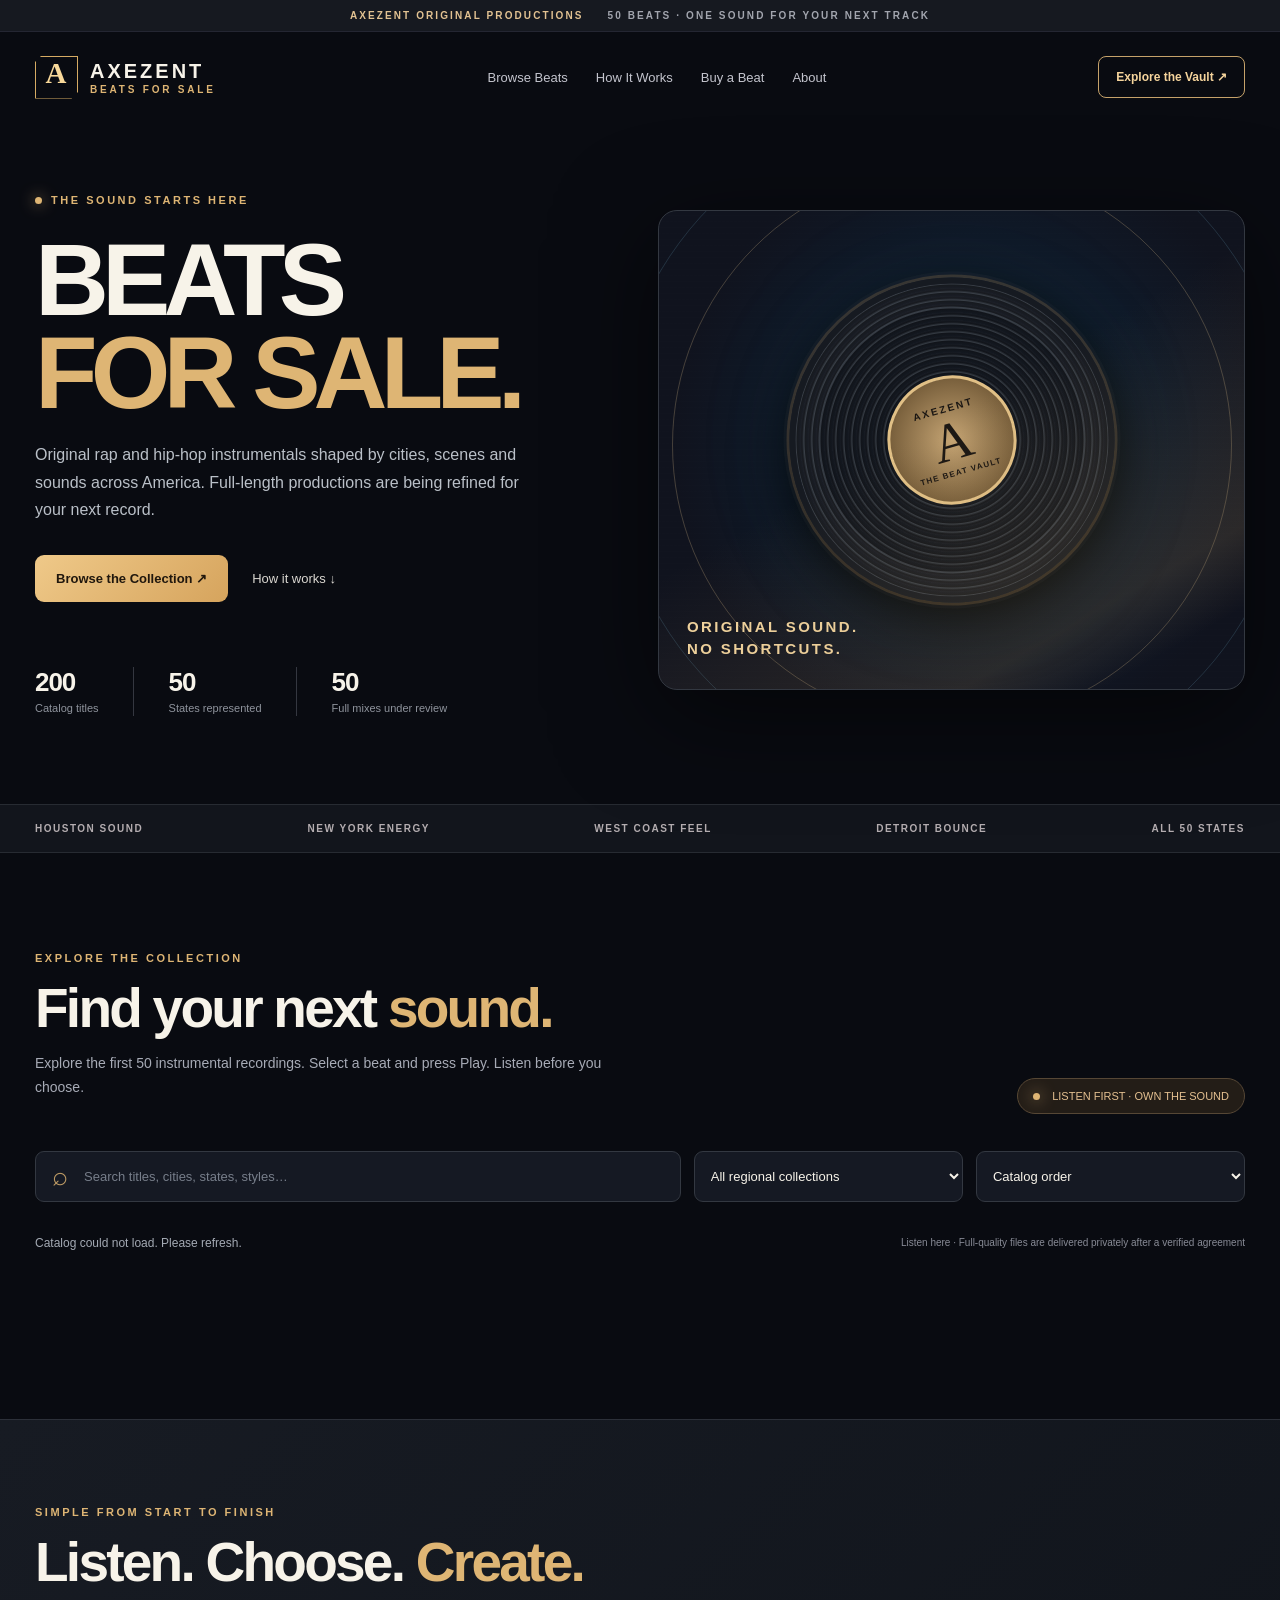
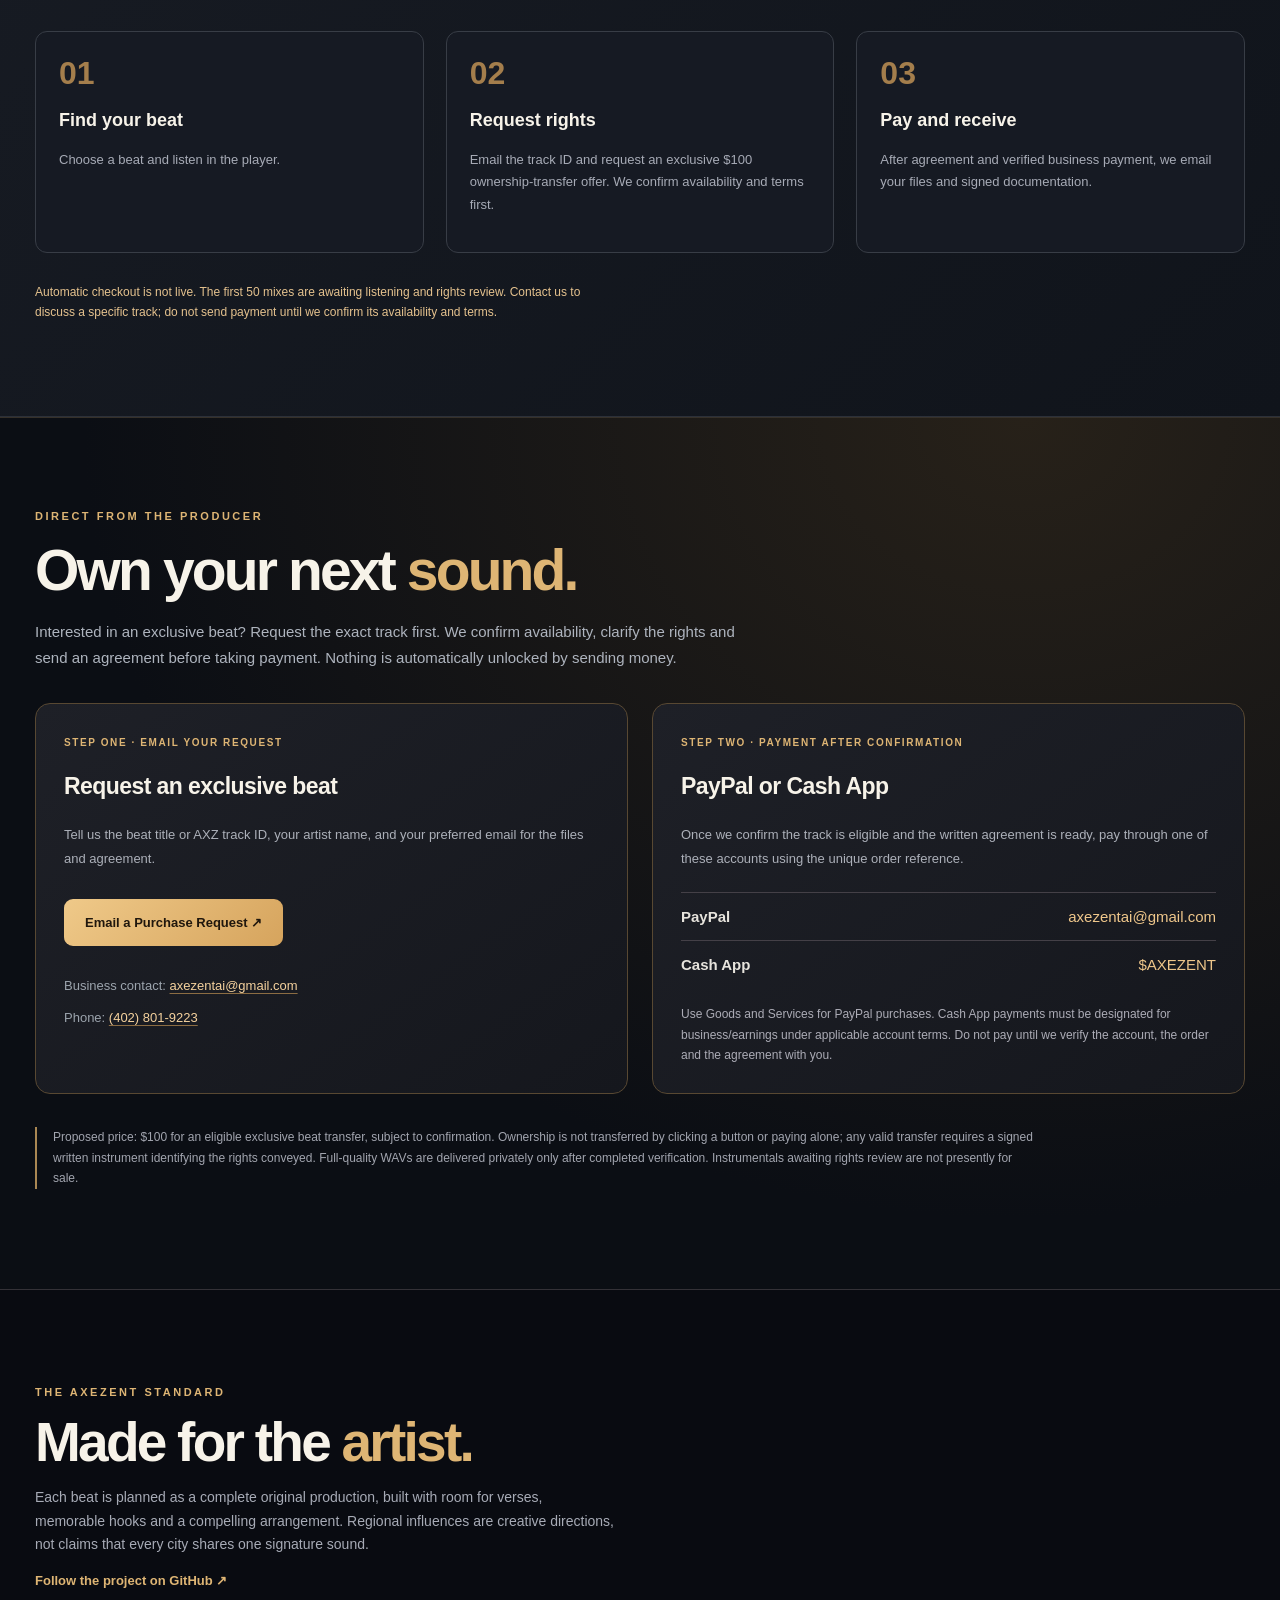
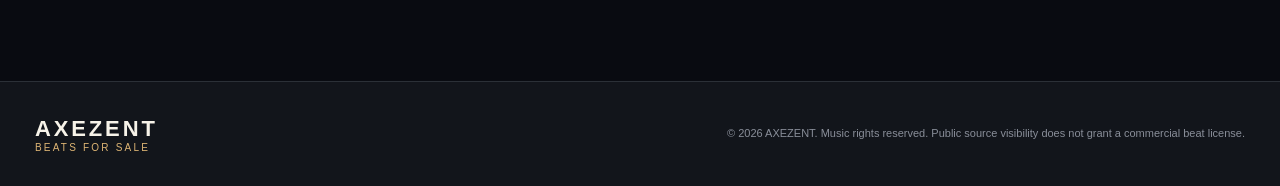
==== commit 5aa2c8a6: "Add real Play/Pause/Stop popup and simplified AXEZENT listening copy" ====
--- a/index.html
+++ b/index.html
@@ -16,7 +16,7 @@
   <script defer src="assets/app.js"></script>
 </head>
 <body>
-  <div class="topline">AXEZENT ORIGINAL PRODUCTIONS <span>50 ORIGINAL MIX REWORKS · PREVIEW RELEASES PENDING</span></div>
+  <div class="topline">AXEZENT ORIGINAL PRODUCTIONS <span>50 BEATS · ONE SOUND FOR YOUR NEXT TRACK</span></div>
   <header class="main-nav container">
     <a class="brand" href="./" aria-label="AXEZENT Beats for Sale home"><span class="brand-icon">A<span class="brand-dot">.</span></span><span><strong>AXEZENT</strong><small>BEATS FOR SALE</small></span></a>
     <nav aria-label="Main navigation"><a href="#catalog">Browse Beats</a><a href="#how">How It Works</a><a href="#order">Buy a Beat</a><a href="#about">About</a></nav>
@@ -39,18 +39,18 @@
     </section>
     <section class="strip"><div class="container strip-inner"><span>HOUSTON SOUND</span><span>NEW YORK ENERGY</span><span>WEST COAST FEEL</span><span>DETROIT BOUNCE</span><span>ALL 50 STATES</span></div></section>
     <section id="catalog" class="catalog-section container">
-      <div class="section-heading"><div><span class="section-kicker">EXPLORE THE COLLECTION</span><h2>Find your next <em>sound.</em></h2><p>Explore our first 50 full-length mix reworks and the next 150 titles. Tagged previews become playable as approved files are uploaded.</p></div><div class="release-pill"><span class="pulse-dot"></span> Preparing tagged full-length listening previews</div></div>
+      <div class="section-heading"><div><span class="section-kicker">EXPLORE THE COLLECTION</span><h2>Find your next <em>sound.</em></h2><p>Explore the first 50 instrumental recordings. Select a beat and press Play. Listen before you choose.</p></div><div class="release-pill"><span class="pulse-dot"></span> LISTEN FIRST · OWN THE SOUND</div></div>
       <div class="search-area">
         <label class="search-wrap"><span aria-hidden="true">⌕</span><span class="sr-only">Search beats</span><input id="query" type="search" placeholder="Search titles, cities, states, styles…" autocomplete="off"></label>
         <label class="select-wrap"><span class="sr-only">Filter by collection</span><select id="region"><option value="">All regional collections</option></select></label>
         <label class="select-wrap"><span class="sr-only">Sort beats</span><select id="sort"><option value="featured">Catalog order</option><option value="title">Title A–Z</option><option value="state">State A–Z</option><option value="released">Finished first</option></select></label>
       </div>
-      <div class="results-line"><p id="resultsText" aria-live="polite">Loading the collection…</p><span>Full-quality masters stay private; paid downloads are currently locked</span></div>
+      <div class="results-line"><p id="resultsText" aria-live="polite">Loading the collection…</p><span>Listen here · Full-quality files are delivered privately after a verified agreement</span></div>
       <div class="track-grid" id="tracks"></div>
       <div class="empty-state" id="empty" hidden>No tracks match those filters. Try a different title, city, or region.</div>
       <div class="load-wrap"><button class="load-button" id="more" type="button" hidden>Load More Beats ↓</button></div>
     </section>
-    <section id="how" class="how-section"><div class="container"><span class="section-kicker">SIMPLE FROM START TO FINISH</span><h2>Listen. Choose. <em>Create.</em></h2><div class="steps"><article><span>01</span><h3>Find your beat</h3><p>Browse the catalog and listen to tagged previews once uploaded.</p></article><article><span>02</span><h3>Request rights</h3><p>Email the track ID and request an exclusive $100 ownership-transfer offer. We confirm availability and terms first.</p></article><article><span>03</span><h3>Pay and receive</h3><p>After agreement and verified business payment, we email your files and signed documentation.</p></article></div><p class="coming-notice">Automatic checkout is not live. The first 50 mixes are awaiting listening and rights review. Contact us to discuss a specific track; do not send payment until we confirm its availability and terms.</p></div></section>
+    <section id="how" class="how-section"><div class="container"><span class="section-kicker">SIMPLE FROM START TO FINISH</span><h2>Listen. Choose. <em>Create.</em></h2><div class="steps"><article><span>01</span><h3>Find your beat</h3><p>Choose a beat and listen in the player.</p></article><article><span>02</span><h3>Request rights</h3><p>Email the track ID and request an exclusive $100 ownership-transfer offer. We confirm availability and terms first.</p></article><article><span>03</span><h3>Pay and receive</h3><p>After agreement and verified business payment, we email your files and signed documentation.</p></article></div><p class="coming-notice">Automatic checkout is not live. The first 50 mixes are awaiting listening and rights review. Contact us to discuss a specific track; do not send payment until we confirm its availability and terms.</p></div></section>
 
     <section class="purchase-section" id="order">
       <div class="container">
@@ -62,15 +62,15 @@
             <span class="panel-tag">STEP ONE · EMAIL YOUR REQUEST</span>
             <h3>Request an exclusive beat</h3>
             <p>Tell us the beat title or AXZ track ID, your artist name, and your preferred email for the files and agreement.</p>
-            <a class="primary-button" id="inquiryMailLink" href="mailto:shawncsnelling@gmail.com?subject=AXEZENT%20Exclusive%20Beat%20Request">Email a Purchase Request ↗</a>
-            <p class="contact-detail"><span>Business contact:</span> <a href="mailto:shawncsnelling@gmail.com">shawncsnelling@gmail.com</a></p>
+            <a class="primary-button" id="inquiryMailLink" href="mailto:axezentai@gmail.com?subject=AXEZENT%20Exclusive%20Beat%20Request">Email a Purchase Request ↗</a>
+            <p class="contact-detail"><span>Business contact:</span> <a href="mailto:axezentai@gmail.com">axezentai@gmail.com</a></p>
             <p class="contact-detail"><span>Phone:</span> <a href="tel:+14028019223">(402) 801-9223</a></p>
           </article>
           <article class="purchase-panel">
             <span class="panel-tag">STEP TWO · PAYMENT AFTER CONFIRMATION</span>
             <h3>PayPal or Cash App</h3>
             <p>Once we confirm the track is eligible and the written agreement is ready, pay through one of these accounts using the unique order reference.</p>
-            <div class="payment-method"><strong>PayPal</strong><span>shawncsnelling@gmail.com</span></div>
+            <div class="payment-method"><strong>PayPal</strong><span>axezentai@gmail.com</span></div>
             <div class="payment-method"><strong>Cash App</strong><span>$AXEZENT</span></div>
             <p class="payment-note">Use Goods and Services for PayPal purchases. Cash App payments must be designated for business/earnings under applicable account terms. Do not pay until we verify the account, the order and the agreement with you.</p>
           </article>
@@ -82,6 +82,24 @@
   </main>
   <footer><div class="container foot-inner"><div><strong>AXEZENT</strong><span>BEATS FOR SALE</span></div><p>© <span id="year"></span> AXEZENT. Music rights reserved. Public source visibility does not grant a commercial beat license.</p></div></footer>
   <dialog id="trackDialog" aria-label="Beat details"><div class="dialog-inner"><button type="button" class="close-dialog" id="closeDialog" aria-label="Close details">✕</button><div id="dialogContent"></div></div></dialog>
-  <audio id="player" preload="none" hidden></audio>
+  <dialog id="playerDialog" class="music-dialog" aria-label="AXEZENT beat player">
+    <div class="music-dialog-inner">
+      <button id="closePlayer" type="button" class="music-close" aria-label="Close player">✕</button>
+      <div class="music-kicker">AXEZENT · BEATS FOR SALE</div>
+      <div class="music-disc" aria-hidden="true"><span>AXEZENT</span></div>
+      <h2 id="musicTitle">Your selected beat</h2>
+      <p id="musicMeta" class="music-meta"></p>
+      <p id="musicStatus" class="music-status" role="status" aria-live="polite">Ready to listen</p>
+      <div class="music-controls">
+        <button type="button" id="musicPlay" aria-label="Play selected beat">▶ Play</button>
+        <button type="button" id="musicPause" aria-label="Pause selected beat">Ⅱ Pause</button>
+        <button type="button" id="musicStop" aria-label="Stop selected beat">■ Stop</button>
+      </div>
+      <div class="music-progress"><span id="musicTime">0:00</span><div class="music-progress-track" aria-hidden="true"><div id="musicProgress"></div></div><span id="musicDuration">0:00</span></div>
+      <p class="music-caption">Listen to the instrumental. There is no download button here.</p>
+      <a id="musicInquiry" class="music-inquiry" href="mailto:axezentai@gmail.com">Email AXEZENT AI about $100 ownership</a>
+      <audio id="player" preload="none" controlslist="nodownload noplaybackrate" disablepictureinpicture></audio>
+    </div>
+  </dialog>
 </body>
 </html>
--- a/assets/styles.css
+++ b/assets/styles.css
@@ -1,4 +1,31 @@
 :root{color-scheme:dark;--bg:#090b11;--panel:#11151e;--panel2:#161b25;--line:#29303a;--ink:#f7f3e9;--muted:#a7abb6;--gold:#deb574;--gold2:#f9d99a;--cyan:#8be2f3;--radius:16px}
 *{box-sizing:border-box}html{scroll-behavior:smooth}body{margin:0;background:var(--bg);color:var(--ink);font-family:Inter,"Segoe UI",Arial,sans-serif}button,input,select{font:inherit}a{color:inherit;text-decoration:none}button{cursor:pointer}button:disabled{cursor:not-allowed}::selection{background:#9e723a;color:white}.container{width:min(1210px,calc(100% - 48px));margin:auto}.sr-only{position:absolute;width:1px;height:1px;overflow:hidden;clip:rect(0,0,0,0);white-space:nowrap}.topline{display:flex;justify-content:center;gap:24px;align-items:center;text-align:center;background:#161920;border-bottom:1px solid #242632;color:#e2c292;font-size:10px;letter-spacing:.21em;font-weight:800;min-height:32px}.topline span{color:#a2a5ae}.main-nav{height:90px;display:flex;align-items:center;justify-content:space-between;gap:18px}.brand{display:flex;align-items:center;gap:12px;letter-spacing:.08em}.brand-icon{width:43px;height:43px;border:1px solid #d6ab63;display:grid;place-items:center;font-family:Georgia,serif;font-size:29px;font-weight:bold;color:var(--gold2);clip-path:polygon(15% 0,100% 0,100% 85%,85% 100%,0 100%,0 15%)}.brand-dot{color:#64c3e6}.brand strong{display:block;font-size:20px;letter-spacing:.15em}.brand small{display:block;color:var(--gold);font-size:10px;font-weight:800;letter-spacing:.28em;margin-top:1px}nav{display:flex;gap:28px;font-size:13px;color:#c4c5ce}nav a:hover,.about-block a:hover{color:var(--gold)}.nav-cta{border:1px solid #c5a26a;color:#f5d49c;padding:13px 17px;border-radius:8px;font-weight:700;font-size:12px}.nav-cta:hover{background:#372a1e}.hero{min-height:530px;display:grid;grid-template-columns:1fr 1fr;gap:36px;align-items:center;padding:34px 0 60px}.hero-copy{padding:38px 0 28px}.eyebrow,.section-kicker{font-size:11px;letter-spacing:.23em;color:var(--gold);font-weight:800}.eyebrow{display:flex;gap:9px;align-items:center}.pulse-dot{display:inline-block;width:7px;height:7px;border-radius:50%;background:var(--gold);box-shadow:0 0 15px rgba(246,199,133,.8)}.hero h1{font-size:clamp(63px,8vw,112px);line-height:.91;letter-spacing:-.067em;margin:27px 0 22px;font-weight:900}.hero h1 em,.section-heading h2 em,.how-section h2 em,.about-block h2 em{font-style:normal;color:var(--gold)}.hero-copy>p{color:#bac0c8;font-size:16px;line-height:1.7;max-width:495px}.hero-actions{display:flex;align-items:center;gap:24px;margin:32px 0}.primary-button{display:inline-block;background:linear-gradient(135deg,#efc989,#d6a45d);padding:16px 21px;border-radius:9px;color:#20170d;font-weight:800;font-size:13px}.primary-button:hover{filter:brightness(1.13)}.text-link{font-size:13px;color:#dad7d1}.hero-proof{margin-top:65px;display:flex;gap:35px}.hero-proof div{border-right:1px solid #343740;padding-right:34px}.hero-proof div:last-child{border:0;padding-right:0}.hero-proof b{display:block;font-size:26px;letter-spacing:-.04em}.hero-proof small{color:#8f949d;font-size:11px}.hero-art{height:480px;position:relative;overflow:hidden;border-radius:19px;background:radial-gradient(circle at 54% 48%,#172b3c 0,#101d2e 34%,#10131e 75%),linear-gradient(145deg,#16191f,#060911);border:1px solid #333841;box-shadow:0 25px 100px #0008}.hero-art:after{content:"";position:absolute;inset:0;background:linear-gradient(150deg,transparent 45%,#b18d562b 80%,transparent 90%);pointer-events:none}.hero-art-grain{position:absolute;inset:0;opacity:.3;background:repeating-linear-gradient(0deg,transparent,transparent 5px,#ffffff05 6px)}.halo{position:absolute;border:1px solid #e8c88e40;border-radius:50%;height:560px;width:560px;left:50%;top:49%;transform:translate(-50%,-50%)}.halo-two{height:680px;width:680px;border-color:#8edaff26}.record{width:325px;height:325px;position:absolute;left:50%;top:48%;transform:translate(-50%,-50%) rotate(-16deg);border-radius:50%;background:repeating-radial-gradient(circle,#131820 0px,#11141a 3px,#343a42 4px,#11141a 6px,#171b23 8px);border:6px solid #10141c;box-shadow:0 0 0 3px #b78a5138,0 18px 60px #000,0 0 120px #4acbdb12}.record-rings{inset:23px;position:absolute;border:1px solid #8d9aa82f;border-radius:50%;box-shadow:0 0 0 35px #ffffff06}.record-label{width:129px;height:129px;border-radius:50%;position:absolute;inset:0;margin:auto;background:radial-gradient(circle,#c6a574,#594325);border:3px solid #e1c086;display:flex;flex-direction:column;align-items:center;justify-content:center;color:#1a1613;gap:0}.record-label span{font-weight:900;font-size:10px;letter-spacing:.22em}.record-label i{font-style:normal;font-family:Georgia,serif;font-size:55px;line-height:1}.record-label small{font-size:8px;letter-spacing:.15em;font-weight:bold}.hero-art-label{position:absolute;bottom:28px;left:28px;font-weight:900;font-size:15px;letter-spacing:.16em;line-height:1.5;color:#f1d49f}.strip{border-top:1px solid #272b32;border-bottom:1px solid #272b32;background:#12151c}.strip-inner{display:flex;justify-content:space-between;flex-wrap:wrap;gap:15px;padding:18px 0;color:#b4adb0;font-size:10px;letter-spacing:.15em;font-weight:800}.catalog-section{padding:95px 0 100px}.section-heading{display:flex;justify-content:space-between;gap:30px;align-items:end}.section-heading h2,.how-section h2,.about-block h2{font-size:clamp(36px,5vw,55px);letter-spacing:-.05em;line-height:1.08;margin:13px 0}.section-heading p,.how-section p,.about-block p{color:var(--muted);line-height:1.7;font-size:14px;max-width:580px}.release-pill{white-space:nowrap;padding:11px 15px;border:1px solid #564735;background:#231d17;color:#e4c090;border-radius:99px;font-size:11px}.release-pill .pulse-dot{margin-right:9px}.search-area{margin-top:37px;display:grid;grid-template-columns:2.4fr 1fr 1fr;gap:13px}.search-wrap,.select-wrap{height:51px;background:#151923;border:1px solid #333841;border-radius:9px;display:flex;align-items:center;position:relative}.search-wrap>span[aria-hidden]{font-size:27px;margin:0 16px;color:#bc9a64}.search-wrap input,.select-wrap select{background:transparent;border:0;color:var(--ink);min-width:0;outline:none;width:100%;font-size:13px;padding:0 12px}.search-wrap input{padding-left:0}.search-wrap input::placeholder{color:#777e8a}select option{background:#11151e;color:white}.results-line{display:flex;justify-content:space-between;gap:15px;align-items:center;margin:22px 0;color:#a4aab4;font-size:12px}.results-line span{font-size:10px;color:#888b96}.track-grid{display:grid;grid-template-columns:repeat(3,minmax(0,1fr));gap:15px}.track-card{border:1px solid #2f3541;border-radius:13px;background:linear-gradient(165deg,#1a1f29,#11151d);overflow:hidden;transition:transform .15s,border-color .15s}.track-card:hover{transform:translateY(-3px);border-color:#92764f}.track-art{height:118px;position:relative;display:flex;justify-content:space-between;align-items:end;padding:17px;background:radial-gradient(circle at 80% 10%,var(--accent,#b78b58) 0,transparent 40%),linear-gradient(120deg,#26313f,#15171d)}.track-art:before{content:"";position:absolute;right:35px;top:18px;height:83px;width:83px;border:10px double #ffffff12;border-radius:50%}.track-art b{font-size:25px;color:#e8d3a8;letter-spacing:-.04em}.track-art small{font-size:10px;letter-spacing:.11em;color:#dbdbde;text-transform:uppercase}.track-content{padding:19px}.track-content h3{margin:0 0 8px;font-size:17px;white-space:nowrap;overflow:hidden;text-overflow:ellipsis}.track-meta{font-size:12px;color:#979fab;margin-bottom:20px}.status{display:inline-block;font-size:10px;font-weight:800;text-transform:uppercase;letter-spacing:.11em;color:#c3ae90;background:#3e33283b;padding:6px 8px;border:1px solid #5b4a39;border-radius:5px}.status.ready{color:#a2e7c4;border-color:#376c53;background:#143528}.track-actions{display:flex;gap:8px;margin-top:17px}.track-actions button{padding:11px 10px;border-radius:7px;border:1px solid #454954;background:#252b35;color:#e0e0e4;font-size:12px;font-weight:800;flex:1}.track-actions .detail-button{background:#d4a760;border-color:#d4a760;color:#191710}.track-actions button:disabled{opacity:.47}.track-actions .play-button:not(:disabled):hover{border-color:#e2b876;color:#e4bf83}.track-actions .detail-button:hover{background:#f2c783}.availability{color:#8c939e;font-size:11px;margin:13px 0 0}.empty-state{text-align:center;padding:50px 16px;color:#aaa}.load-wrap{display:flex;justify-content:center;margin-top:35px}.load-button{background:transparent;border:1px solid #b89663;border-radius:8px;padding:14px 26px;color:#ebc888;font-weight:bold}.load-button:hover{background:#262119}.how-section{background:linear-gradient(135deg,#171b23,#10141b);border-top:1px solid #2c3039;border-bottom:1px solid #2c3039;padding:82px 0}.steps{display:grid;grid-template-columns:repeat(3,1fr);gap:22px;margin-top:39px}.steps article{padding:23px;border:1px solid #383d46;border-radius:12px;background:#161a23}.steps article>span{font-size:32px;color:#a47e4c;font-weight:900}.steps article h3{font-size:18px}.steps article p{font-size:13px}.coming-notice{margin-top:29px;font-size:12px!important;color:#e5c28e!important}.about-section{padding:92px 0}.about-block{max-width:790px}.about-block a{color:var(--gold);font-size:13px;font-weight:700}footer{background:#12151b;border-top:1px solid #2b3037;padding:32px 0}.foot-inner{display:flex;justify-content:space-between;gap:20px;align-items:center}.foot-inner>div{display:flex;flex-direction:column}.foot-inner strong{font-size:22px;letter-spacing:.13em}.foot-inner>div span{font-size:10px;color:var(--gold);letter-spacing:.22em}.foot-inner p{font-size:11px;color:#898e99;text-align:right;max-width:530px;line-height:1.6}dialog{color:var(--ink);background:#11161f;border:1px solid #876a48;border-radius:16px;max-width:520px;width:calc(100% - 30px);box-shadow:0 20px 140px #000b;padding:0}dialog::backdrop{background:#000a}.dialog-inner{padding:34px;position:relative}.close-dialog{position:absolute;right:13px;top:11px;border:0;background:transparent;color:#ded7c8;font-size:23px}.dialog-inner h2{font-size:30px;margin:14px 0 6px}.dialog-inner p{line-height:1.6;color:#bcc1c8}.dialog-inner .micro{font-size:12px;color:var(--gold)}.dialog-inner .details-note{padding:15px;border:1px solid #4b463d;border-radius:9px;background:#292217;color:#ecd2a9;font-size:12px}a:focus-visible,button:focus-visible,input:focus-visible,select:focus-visible{outline:2px solid #eac482;outline-offset:3px}
 @media(max-width:900px){.hero{grid-template-columns:1fr;gap:0}.hero-copy{padding:20px 0}.hero-art{height:350px}.record{width:250px;height:250px}.hero-proof{margin-top:40px}.track-grid{grid-template-columns:repeat(2,minmax(0,1fr))}.search-area{grid-template-columns:1fr 1fr}.search-wrap{grid-column:1/-1}.section-heading{align-items:start;flex-direction:column}.release-pill{white-space:normal}nav{gap:14px}}
-@media(max-width:600px){.container{width:min(100% - 30px,1210px)}.topline{font-size:8px;gap:6px;flex-wrap:wrap;padding:6px}.main-nav{height:75px}.main-nav nav{display:none}.brand strong{font-size:16px}.brand-icon{height:37px;width:37px}.nav-cta{font-size:10px;padding:11px}.hero{padding:20px 0 42px}.hero h1{font-size:67px}.hero-art{height:300px}.hero-proof{gap:14px}.hero-proof div{padding-right:12px}.hero-proof b{font-size:22px}.hero-proof small{font-size:9px}.strip-inner{justify-content:center;gap:12px}.catalog-section{padding:65px 0}.track-grid{grid-template-columns:1fr}.search-area{grid-template-columns:1fr}.search-wrap{grid-column:auto}.results-line{align-items:start;flex-direction:column}.results-line span{line-height:1.5}.steps{grid-template-columns:1fr}.foot-inner{flex-direction:column;align-items:start}.foot-inner p{text-align:left}.hero-actions{flex-wrap:wrap}}+@media(max-width:600px){.container{width:min(100% - 30px,1210px)}.topline{font-size:8px;gap:6px;flex-wrap:wrap;padding:6px}.main-nav{height:75px}.main-nav nav{display:none}.brand strong{font-size:16px}.brand-icon{height:37px;width:37px}.nav-cta{font-size:10px;padding:11px}.hero{padding:20px 0 42px}.hero h1{font-size:67px}.hero-art{height:300px}.hero-proof{gap:14px}.hero-proof div{padding-right:12px}.hero-proof b{font-size:22px}.hero-proof small{font-size:9px}.strip-inner{justify-content:center;gap:12px}.catalog-section{padding:65px 0}.track-grid{grid-template-columns:1fr}.search-area{grid-template-columns:1fr}.search-wrap{grid-column:auto}.results-line{align-items:start;flex-direction:column}.results-line span{line-height:1.5}.steps{grid-template-columns:1fr}.foot-inner{flex-direction:column;align-items:start}.foot-inner p{text-align:left}.hero-actions{flex-wrap:wrap}}
+/* Direct-to-artist purchasing enquiries: no checkout on public static site */
+.purchase-section{padding:88px 0;background:radial-gradient(ellipse at 80% 0,#272119,#0b0e14 65%);border-top:1px solid #36312a;border-bottom:1px solid #343137}
+.purchase-section h2{font-size:clamp(37px,5vw,57px);letter-spacing:-.05em;margin:13px 0 16px}
+.purchase-section h2 em{color:var(--gold);font-style:normal}
+.purchase-lead{color:#aeb4be;max-width:710px;line-height:1.7;font-size:15px}
+.purchase-grid{display:grid;grid-template-columns:1fr 1fr;gap:24px;margin:33px 0}
+.purchase-panel{border:1px solid #584832;border-radius:15px;padding:28px;background:linear-gradient(145deg,#1e2027,#15171d)}
+.panel-tag{font-size:10px;color:var(--gold);letter-spacing:.16em;font-weight:800}
+.purchase-panel h3{font-size:23px;letter-spacing:-.025em}
+.purchase-panel p{color:#acb0b9;font-size:13px;line-height:1.8;margin:14px 0 22px}
+.purchase-panel .primary-button{margin:7px 0 20px;display:inline-block}
+.purchase-panel .contact-detail{margin:8px 0;color:#bfc1c9;overflow-wrap:anywhere}
+.contact-detail span{color:#9ca4ad}
+.contact-detail a{color:#f5d29e;text-decoration:underline;text-decoration-color:#8c6d43;text-underline-offset:3px}
+.payment-method{display:flex;align-items:center;justify-content:space-between;gap:15px;padding:15px 0;border-top:1px solid #444047;font-size:15px}
+.payment-method strong{color:#e7e4dd}
+.payment-method span{color:#efc78b;overflow-wrap:anywhere}
+.purchase-panel .payment-note{font-size:12px;color:#acacb6;line-height:1.7;margin:16px 0 0}
+.purchase-legal{color:#a2a5af;font-size:12px;line-height:1.7;max-width:1000px;border-left:2px solid #aa8753;padding-left:16px;margin-top:20px}
+@media(max-width:760px){.purchase-grid{grid-template-columns:1fr}.purchase-section{padding:60px 0}}
+
+/* Accessible preview and repeat controls, independent for each beat card */
+.track-actions {display:grid;grid-template-columns:1fr 1fr;gap:8px}
+.track-actions button {min-width:0;white-space:normal;line-height:1.25;min-height:43px}
+.inquiry-action {display:block;text-align:center;border:1px solid #b58b58;border-radius:8px;color:#f7d8a5;background:#282015;font-weight:800;font-size:12px;padding:12px 8px;margin-top:10px;line-height:1.35}
+.inquiry-action:hover {background:#3a2c1a}
+.inquiry-action:focus-visible {outline:2px solid #eac482;outline-offset:3px}
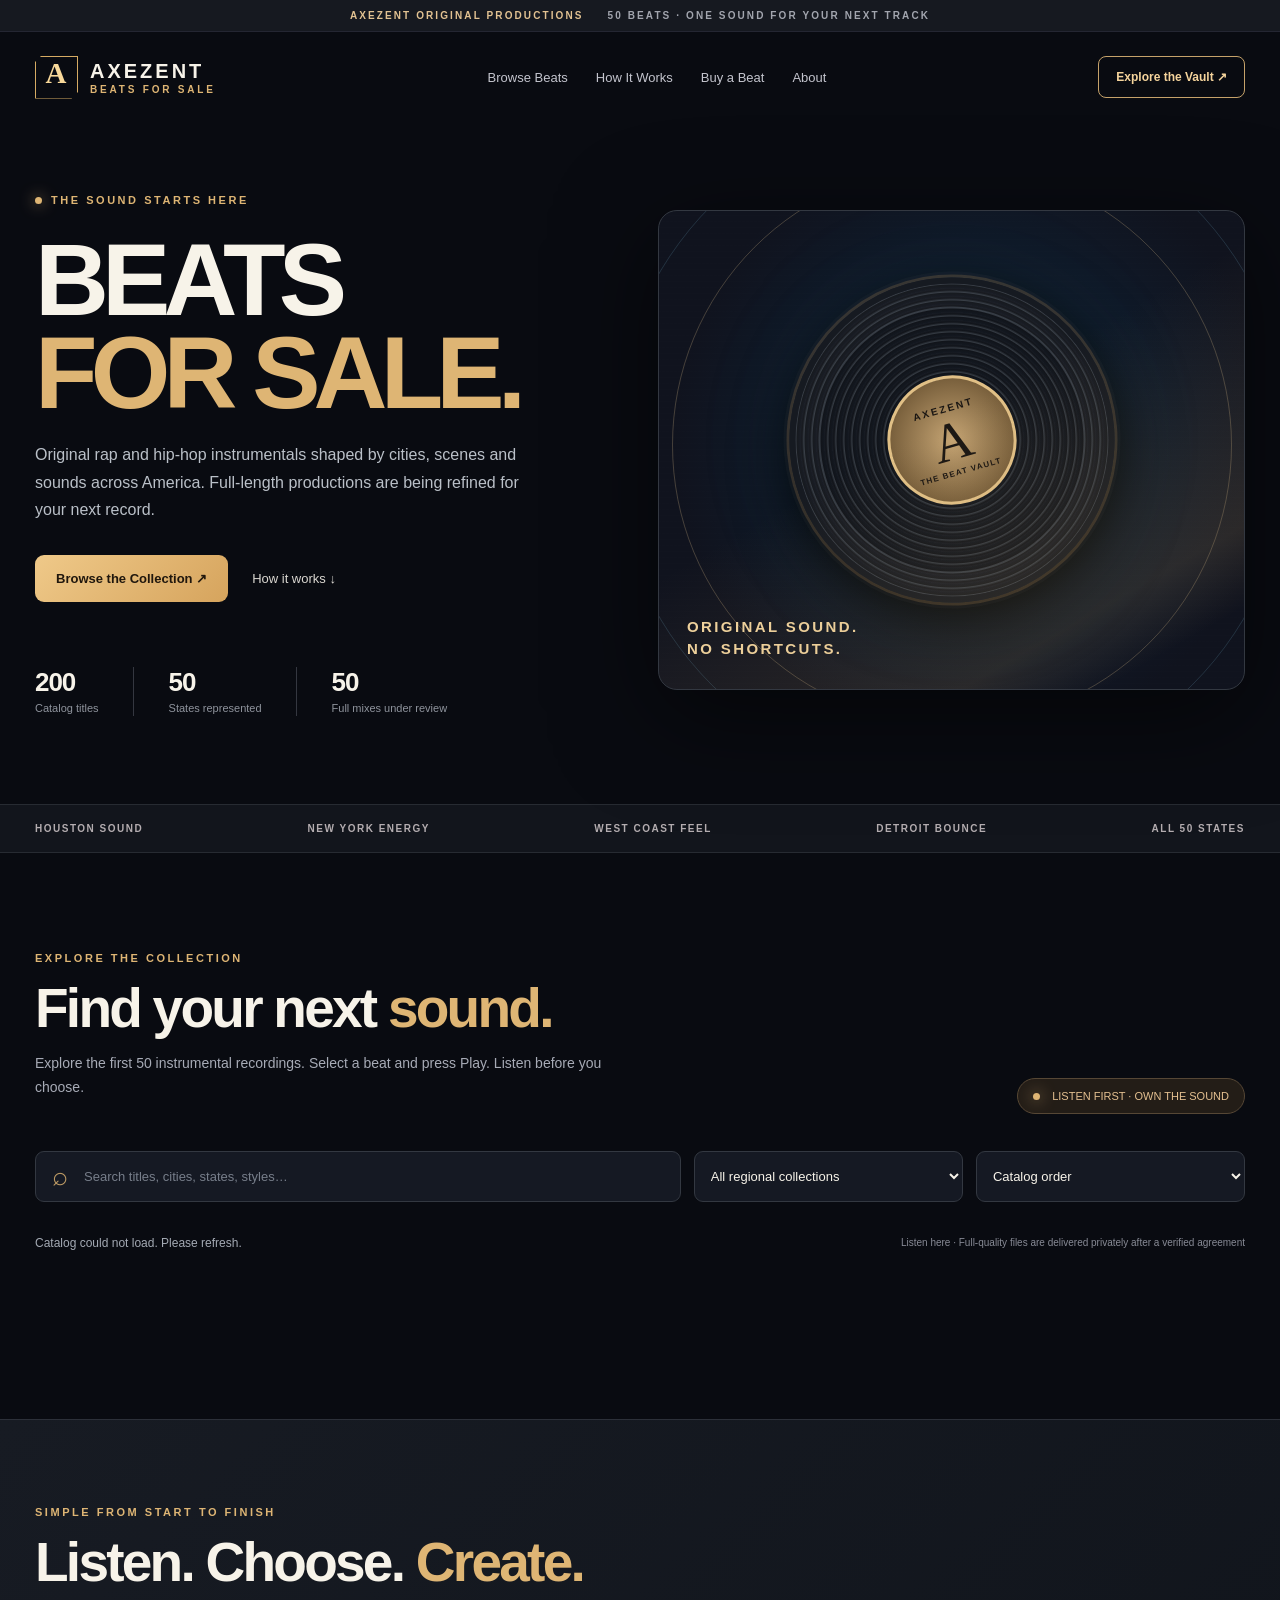
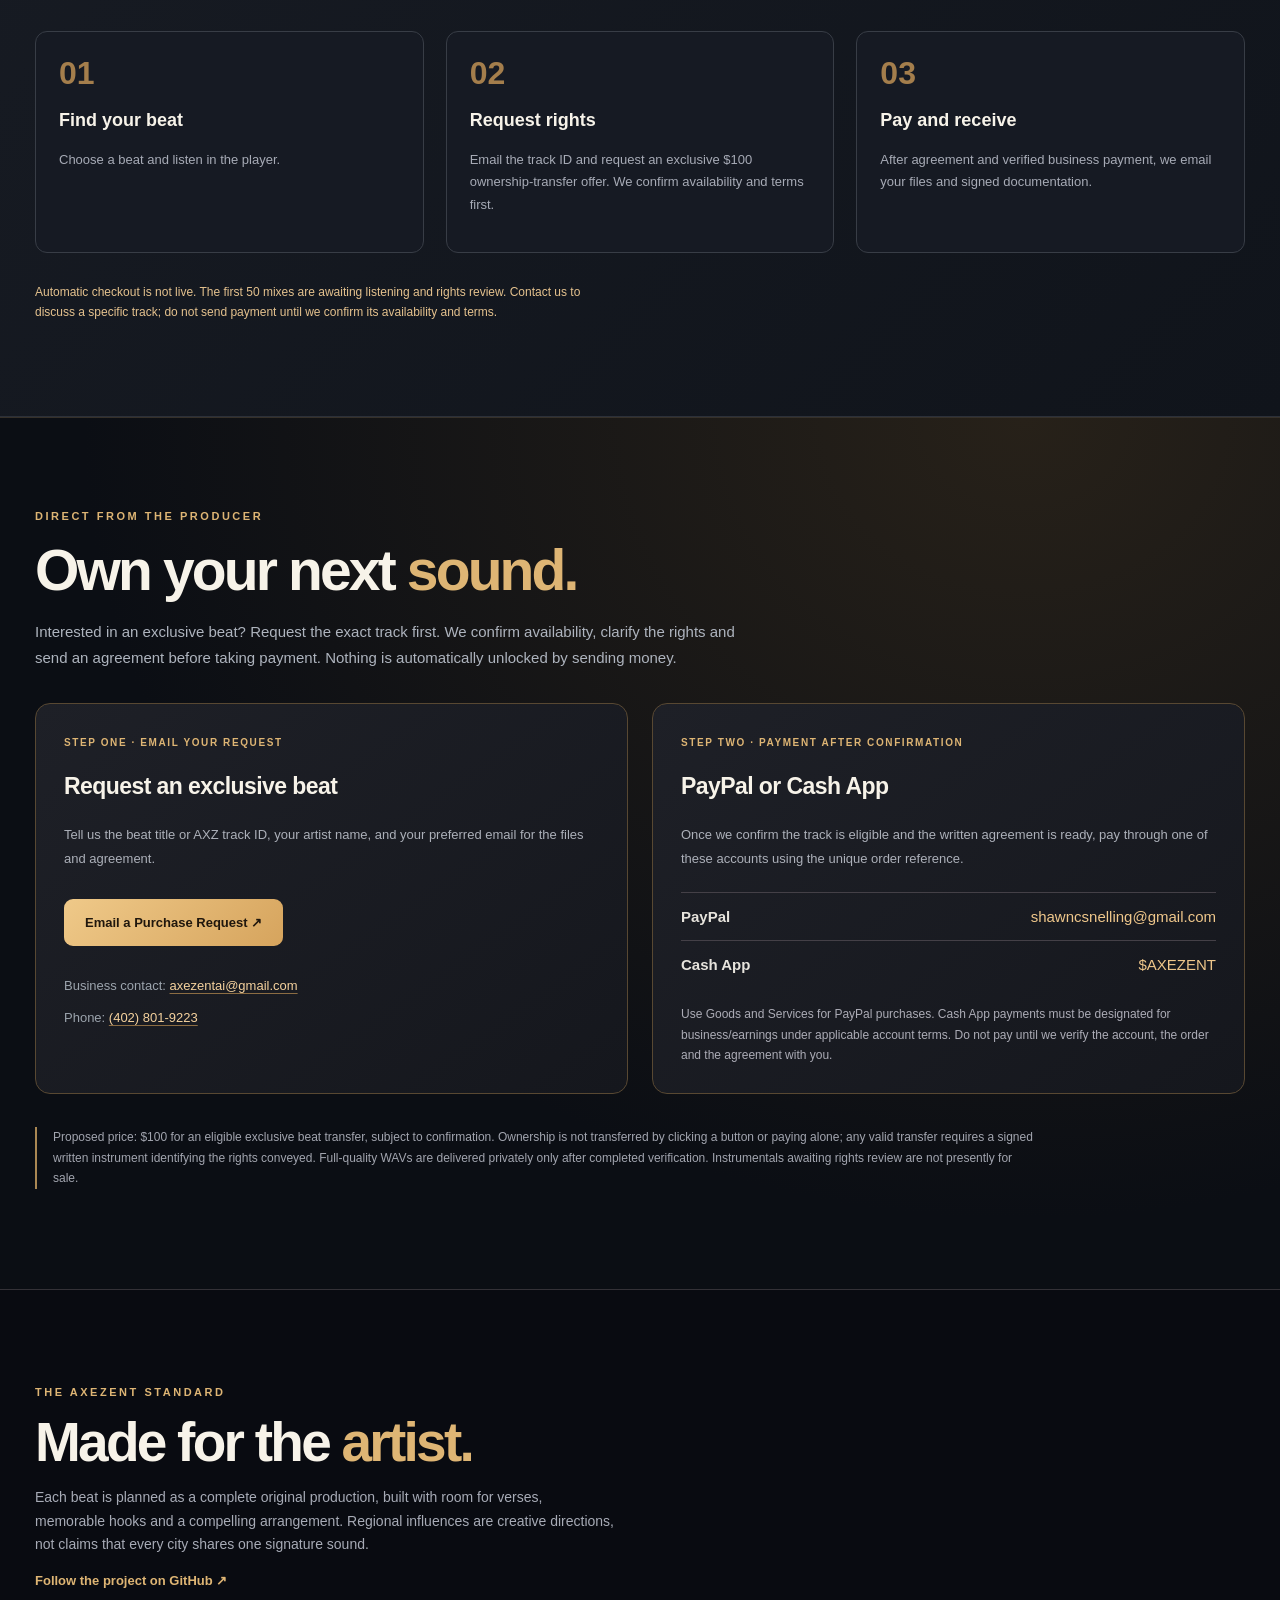
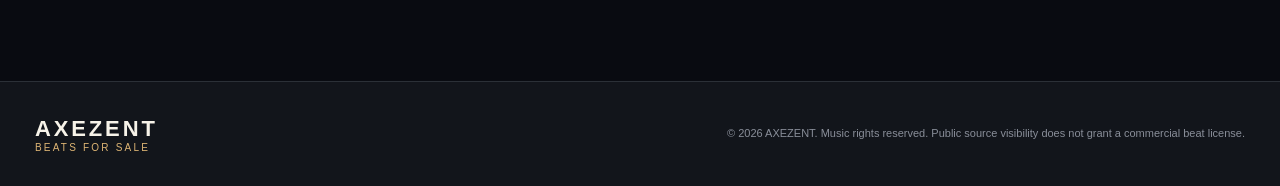
==== commit 2fdd911a: "Keep original PayPal payment contact distinct from new AXEZENT AI inquiry email" ====
--- a/index.html
+++ b/index.html
@@ -70,7 +70,7 @@
             <span class="panel-tag">STEP TWO · PAYMENT AFTER CONFIRMATION</span>
             <h3>PayPal or Cash App</h3>
             <p>Once we confirm the track is eligible and the written agreement is ready, pay through one of these accounts using the unique order reference.</p>
-            <div class="payment-method"><strong>PayPal</strong><span>axezentai@gmail.com</span></div>
+            <div class="payment-method"><strong>PayPal</strong><span>shawncsnelling@gmail.com</span></div>
             <div class="payment-method"><strong>Cash App</strong><span>$AXEZENT</span></div>
             <p class="payment-note">Use Goods and Services for PayPal purchases. Cash App payments must be designated for business/earnings under applicable account terms. Do not pay until we verify the account, the order and the agreement with you.</p>
           </article>
--- a/assets/styles.css
+++ b/assets/styles.css
@@ -29,3 +29,26 @@
 .inquiry-action {display:block;text-align:center;border:1px solid #b58b58;border-radius:8px;color:#f7d8a5;background:#282015;font-weight:800;font-size:12px;padding:12px 8px;margin-top:10px;line-height:1.35}
 .inquiry-action:hover {background:#3a2c1a}
 .inquiry-action:focus-visible {outline:2px solid #eac482;outline-offset:3px}
+
+/* AXEZENT listening popup: practical audio controls, no faux download CTA */
+.music-dialog{color:var(--ink);background:transparent;border:none;padding:18px;max-height:calc(100vh - 20px);max-width:min(520px,100vw);width:100%;overflow:auto}
+.music-dialog::backdrop{background:rgba(3,5,11,.86);backdrop-filter:blur(9px)}
+.music-dialog-inner{position:relative;padding:clamp(22px,5vw,36px);background:linear-gradient(150deg,#1d212b,#0f1119 65%);border:1px solid #8d7145;border-radius:20px;box-shadow:0 24px 100px #000c;text-align:center}
+.music-close{position:absolute;right:13px;top:13px;background:transparent;color:#e2dece;border:0;border-radius:7px;font-size:19px;min-width:38px;min-height:38px}
+.music-close:focus-visible,.music-controls button:focus-visible,.music-inquiry:focus-visible{outline:2px solid #ffd495;outline-offset:3px}
+.music-kicker{color:#d6b77d;font-size:11px;letter-spacing:.2em;font-weight:800}
+.music-disc{width:142px;height:142px;border-radius:50%;border:4px solid #c3a16b;margin:23px auto 12px;display:grid;place-items:center;color:#f8e2b9;font-weight:900;letter-spacing:.15em;background:repeating-radial-gradient(circle at 50% 50%,#0d1018 0px,#0d1018 5px,#1e2430 6px,#1e2430 7px);box-shadow:0 0 0 11px #090a0e,0 0 45px #bd8f5133}
+.music-dialog h2{font-size:clamp(25px,5vw,34px);line-height:1.12;margin:30px 0 8px}
+.music-meta{font-size:13px;color:#b2b8c2;margin:0}
+.music-status{font-size:12px;min-height:18px;color:#f7d9a6;margin:17px 0}
+.music-controls{display:grid;grid-template-columns:repeat(3,1fr);gap:9px}
+.music-controls button{border:1px solid #6b5943;border-radius:10px;background:#282731;color:#f7f3e9;min-height:54px;font-size:14px;font-weight:800}
+#musicPlay{background:#dfb778;border-color:#dfb778;color:#141318}
+.music-controls button:hover{filter:brightness(1.16)}
+.music-progress{display:flex;align-items:center;gap:12px;margin:24px 0 0;font-size:12px;color:#b4b6bf;font-variant-numeric:tabular-nums}
+.music-progress-track{height:6px;border-radius:20px;overflow:hidden;background:#40434a;flex:1}
+#musicProgress{height:100%;width:0;background:#dfb778;transition:width .16s linear}
+.music-caption{margin:18px 0 19px;font-size:12px;color:#aeb4bf;line-height:1.6}
+.music-inquiry{display:block;border-radius:10px;padding:14px 9px;color:#f4d5a6;background:#2e261c;border:1px solid #ac8854;font-size:12px;font-weight:800}
+.music-dialog audio{display:none}
+@media(max-width:500px){.music-dialog{padding:9px}.music-dialog-inner{padding:22px 16px}.music-controls{gap:5px}.music-controls button{font-size:12px}}
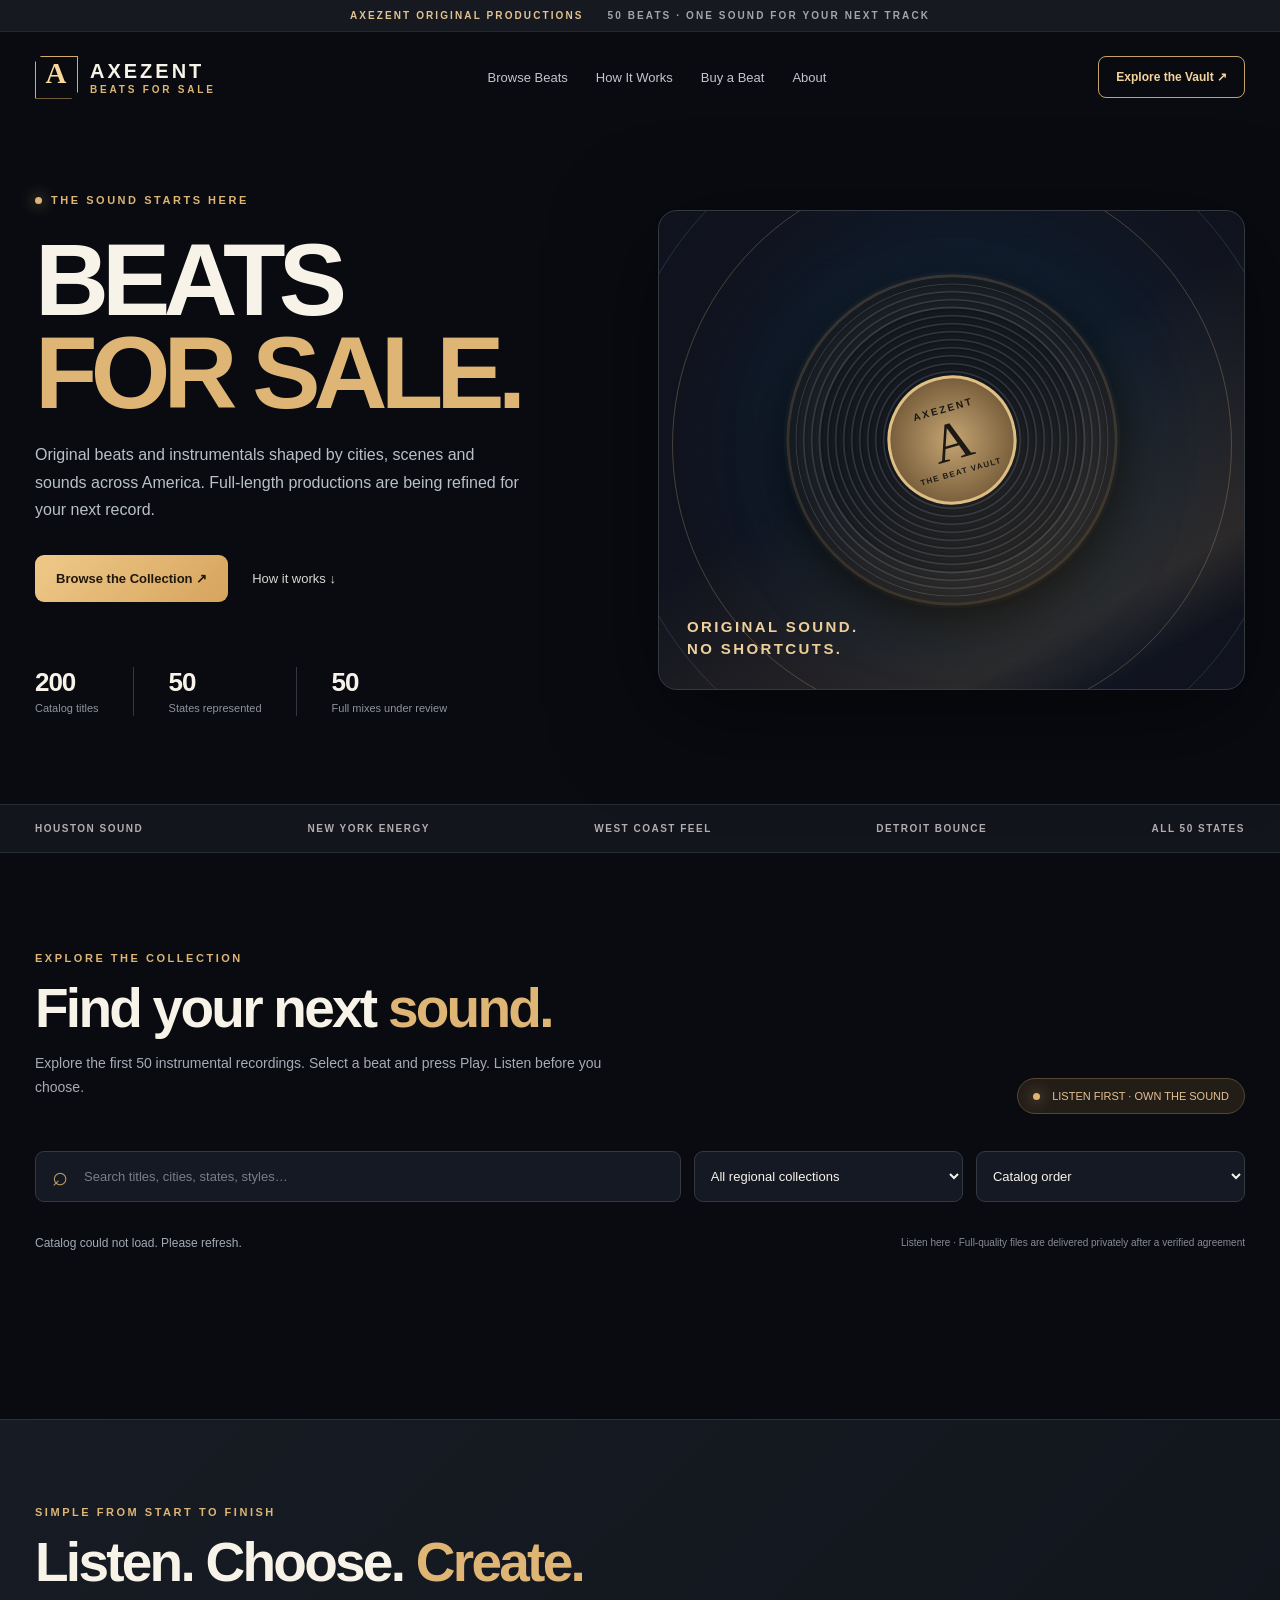
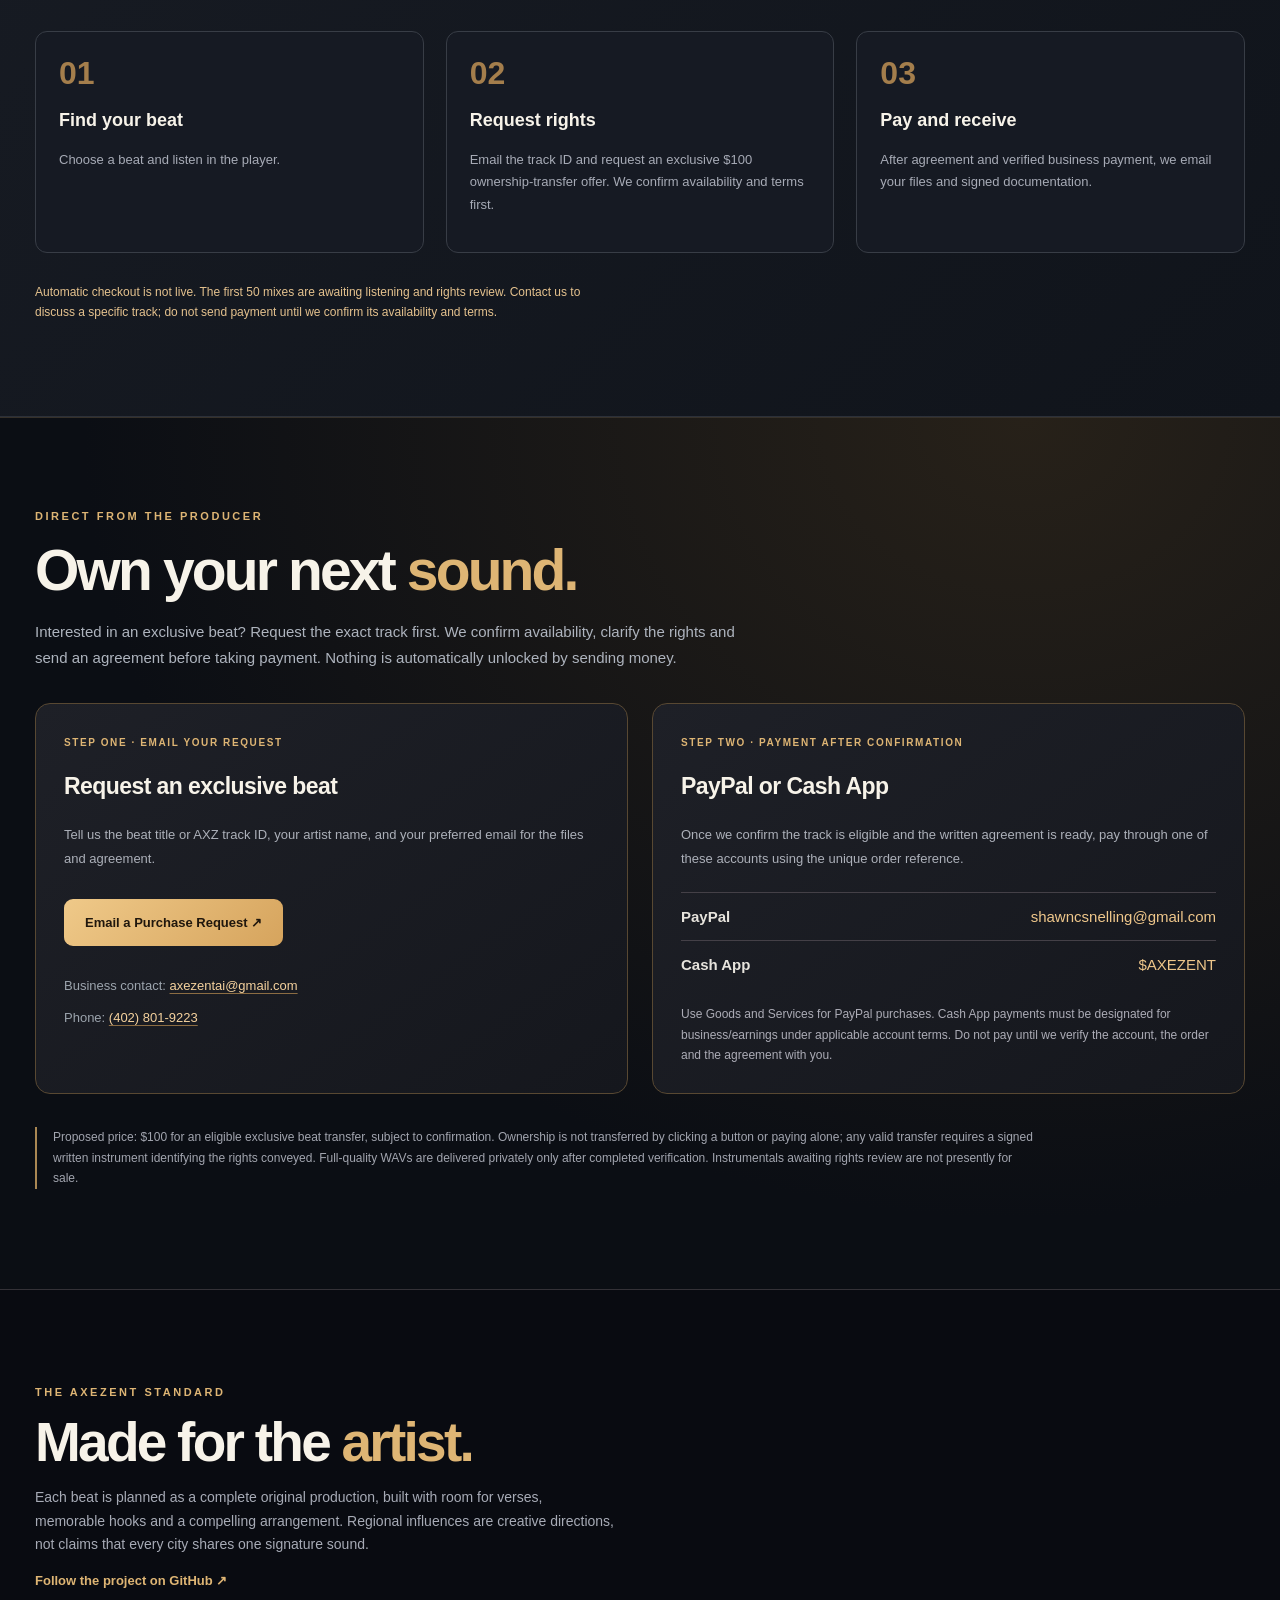
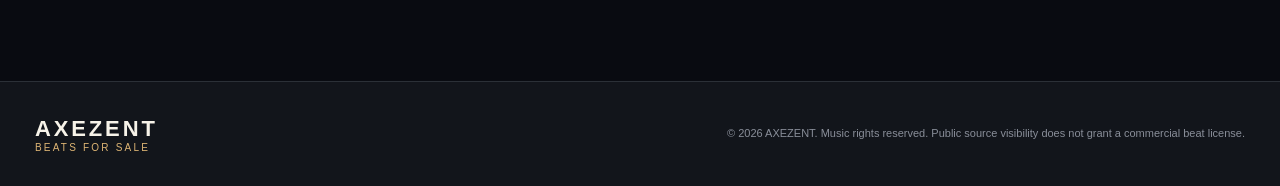
==== commit cc8695fb: "Update customer-facing site SEO to Beats & Instrumentals for Sale with AXEZENT as producer" ====
--- a/index.html
+++ b/index.html
@@ -4,14 +4,14 @@
   <meta charset="utf-8">
   <meta name="viewport" content="width=device-width,initial-scale=1">
   <meta name="theme-color" content="#0a0c13">
-  <meta name="description" content="AXEZENT Beats for Sale — original rap and hip-hop instrumental catalog. Search by city, state, style and title. Free listening previews as recordings are released.">
-  <meta property="og:title" content="AXEZENT Beats for Sale | Rap Beats & Hip-Hop Instrumentals">
+  <meta name="description" content="Beats & Instrumentals for Sale by AXEZENT — original rap and hip-hop productions. Search by city, state, style and title. Free listening previews as recordings are released.">
+  <meta property="og:title" content="Beats & Instrumentals for Sale | AXEZENT">
   <meta property="og:description" content="Find your sound. Make your next hit.">
   <link rel="icon" type="image/svg+xml" href="assets/favicon.svg">
   <meta name="robots" content="index, follow">
   <meta name="author" content="AXEZENT">
   <meta name="keywords" content="rap beats for sale, hip hop instrumentals, original rap beats, Houston beats, Detroit beats, New York boom bap, West Coast hip hop">
-  <title>Rap Beats for Sale | Original Hip-Hop Instrumentals | AXEZENT</title>
+  <title>Beats &amp; Instrumentals for Sale | Hip-Hop, Rap &amp; Club | AXEZENT</title>
   <link rel="stylesheet" href="assets/styles.css">
   <script defer src="assets/app.js"></script>
 </head>
@@ -27,7 +27,7 @@
       <div class="hero-copy">
         <div class="eyebrow"><span class="pulse-dot"></span> THE SOUND STARTS HERE</div>
         <h1>BEATS<br><em>FOR SALE.</em></h1>
-        <p>Original rap and hip-hop instrumentals shaped by cities, scenes and sounds across America. Full-length productions are being refined for your next record.</p>
+        <p>Original beats and instrumentals shaped by cities, scenes and sounds across America. Full-length productions are being refined for your next record.</p>
         <div class="hero-actions"><a class="primary-button" href="#catalog">Browse the Collection <span aria-hidden="true">↗</span></a><a class="text-link" href="#how">How it works ↓</a></div>
         <div class="hero-proof"><div><b id="heroTotal">200</b><small>Catalog titles</small></div><div><b>50</b><small>States represented</small></div><div><b id="reviewCount">50</b><small>Full mixes under review</small></div></div>
       </div>
@@ -95,8 +95,8 @@
         <button type="button" id="musicPause" aria-label="Pause selected beat">Ⅱ Pause</button>
         <button type="button" id="musicStop" aria-label="Stop selected beat">■ Stop</button>
       </div>
-      <div class="music-progress"><span id="musicTime">0:00</span><div class="music-progress-track" aria-hidden="true"><div id="musicProgress"></div></div><span id="musicDuration">0:00</span></div>
-      <p class="music-caption">Listen to the instrumental. There is no download button here.</p>
+      <div class="music-progress"><span id="musicTime">0:00</span><label for="musicSeek" class="sr-only">Move playback position within the selected beat</label><input id="musicSeek" class="music-seek" type="range" min="0" max="100" value="0" step="0.1" disabled aria-label="Seek to a different point in the beat"><span id="musicDuration">0:00</span></div>
+      <p class="music-caption">Move the slider to skip to any part of the song. Listen only; no downloads are offered.</p>
       <a id="musicInquiry" class="music-inquiry" href="mailto:axezentai@gmail.com">Email AXEZENT AI about $100 ownership</a>
       <audio id="player" preload="none" controlslist="nodownload noplaybackrate" disablepictureinpicture></audio>
     </div>
--- a/assets/styles.css
+++ b/assets/styles.css
@@ -52,3 +52,45 @@
 .music-inquiry{display:block;border-radius:10px;padding:14px 9px;color:#f4d5a6;background:#2e261c;border:1px solid #ac8854;font-size:12px;font-weight:800}
 .music-dialog audio{display:none}
 @media(max-width:500px){.music-dialog{padding:9px}.music-dialog-inner{padding:22px 16px}.music-controls{gap:5px}.music-controls button{font-size:12px}}
+
+/* True drag-to-seek control inside the embedded AXEZENT music player */
+.music-seek{flex:1;min-width:0;width:100%;height:8px;appearance:none;-webkit-appearance:none;border-radius:999px;background:linear-gradient(90deg,#dbb474,#80613d);cursor:pointer;outline:none;accent-color:#e5b978;touch-action:pan-y}
+.music-seek::-webkit-slider-thumb{appearance:none;-webkit-appearance:none;width:20px;height:20px;border:3px solid #17191f;background:#f5d5a0;border-radius:50%;box-shadow:0 0 0 1px #b49a70}
+.music-seek::-moz-range-thumb{width:15px;height:15px;border:3px solid #17191f;background:#f5d5a0;border-radius:50%}
+.music-seek:focus-visible{outline:3px solid #e9c17d;outline-offset:7px}
+.music-seek:disabled{cursor:not-allowed;opacity:.45}
+.music-progress{gap:12px;align-items:center}
+.music-progress span{flex:0 0 35px}
+
+
+/* The first 50 beats: a real one-row-per-track listening layout. */
+#tracks.track-grid{display:grid;grid-template-columns:minmax(0,1fr);gap:10px}
+#tracks .track-card{display:grid;grid-template-columns:118px minmax(0,1fr);align-items:stretch;min-height:116px}
+#tracks .track-card:hover{transform:none}
+#tracks .track-art{height:auto;min-height:116px;padding:15px;align-items:end;display:flex;flex-direction:column;justify-content:center}
+#tracks .track-art:before{width:54px;height:54px;border-width:6px;top:12px;right:28px}
+#tracks .track-art b{font-size:18px}
+#tracks .track-art small{font-size:9px;line-height:1.5}
+#tracks .track-content{display:grid;grid-template-columns:minmax(160px,1fr) minmax(175px,210px) minmax(185px,215px);grid-template-rows:repeat(3,auto);gap:2px 15px;align-items:center;padding:15px 18px}
+#tracks .track-content h3{grid-column:1;grid-row:1;font-size:17px;line-height:1.3;white-space:normal;overflow:visible;margin:0}
+#tracks .track-meta{grid-column:1;grid-row:2;margin:0}
+#tracks .status{grid-column:1;grid-row:3}
+#tracks .track-actions{grid-column:2;grid-row:1 / 4;display:grid;grid-template-columns:1fr;align-items:center;gap:8px;margin:0}
+#tracks .track-actions button{min-height:40px;padding:8px;font-size:12px}
+#tracks .play-button:not(:disabled){background:#ddb16d;border-color:#d4a760;color:#12151b}
+#tracks .inquiry-action{grid-column:3;grid-row:1 / 4;margin:0;padding:13px 10px}
+#tracks .availability{display:none}
+@media(max-width:850px){
+ #tracks .track-content{grid-template-columns:1fr minmax(155px,190px);grid-template-rows:repeat(4,auto);gap:5px 12px}
+ #tracks .track-actions{grid-column:2;grid-row:1/3}
+ #tracks .inquiry-action{grid-column:2;grid-row:3/5}
+}
+@media(max-width:590px){
+ #tracks .track-card{grid-template-columns:1fr}
+ #tracks .track-art{min-height:64px;height:64px;flex-direction:row;align-items:center;justify-content:space-between}
+ #tracks .track-art:before{top:5px;right:calc(50% - 29px)}
+ #tracks .track-content{grid-template-columns:1fr;grid-template-rows:auto}
+ #tracks .track-content h3,#tracks .track-meta,#tracks .status,#tracks .track-actions,#tracks .inquiry-action{grid-column:1;grid-row:auto}
+ #tracks .track-actions{grid-template-columns:1fr 1fr}
+ #tracks .inquiry-action{margin-top:3px}
+}
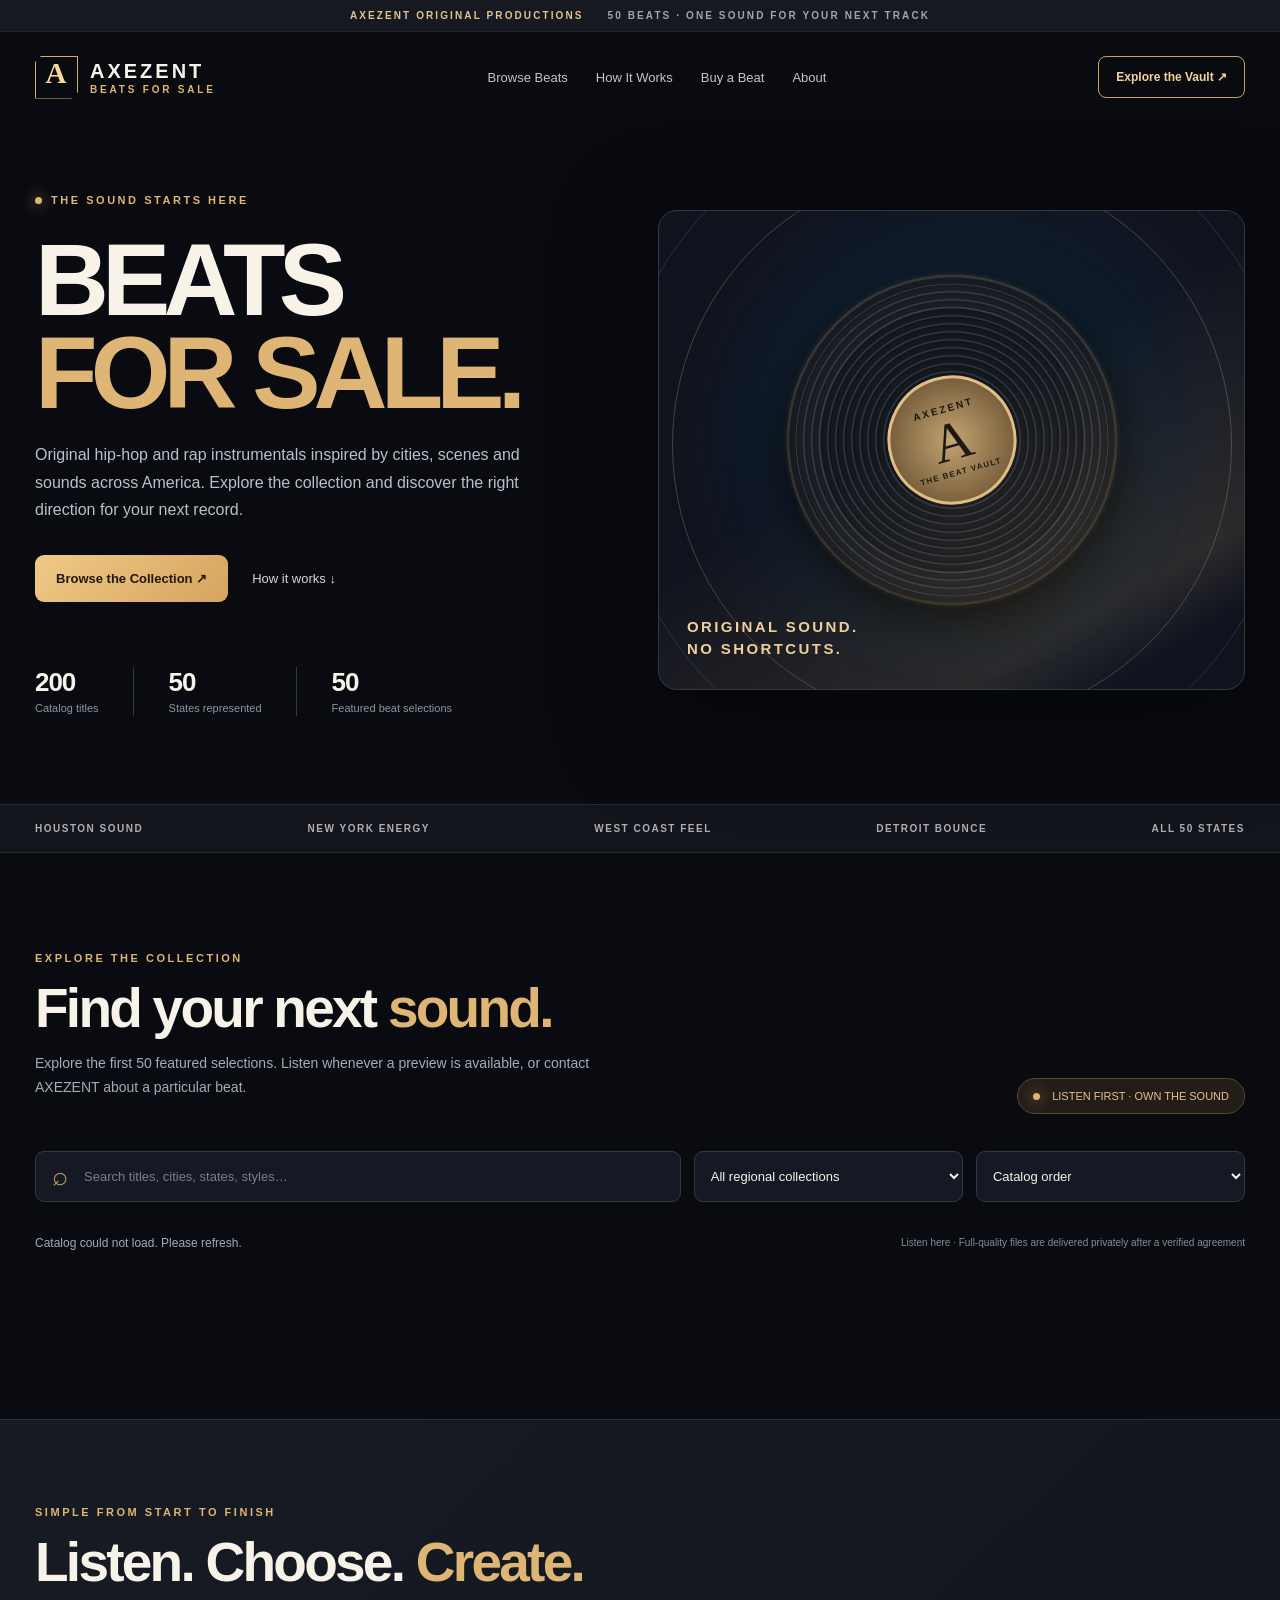
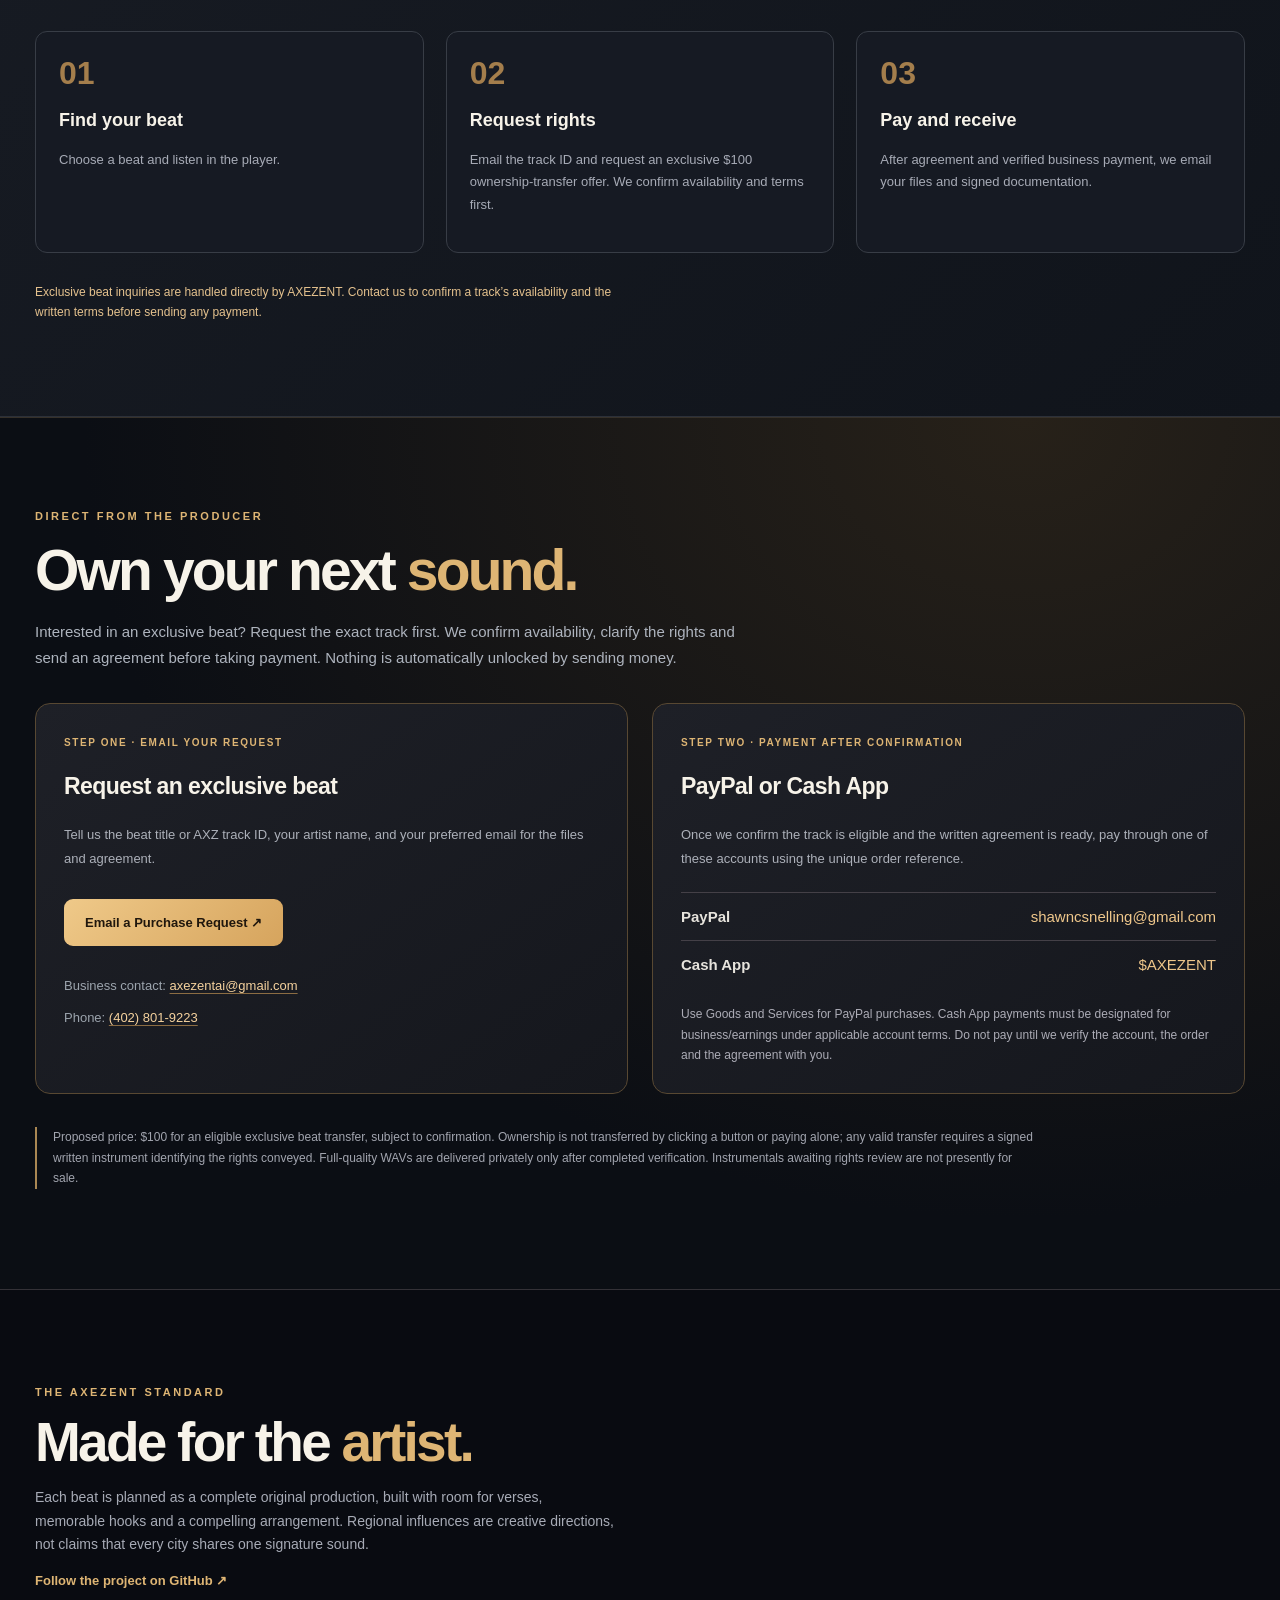
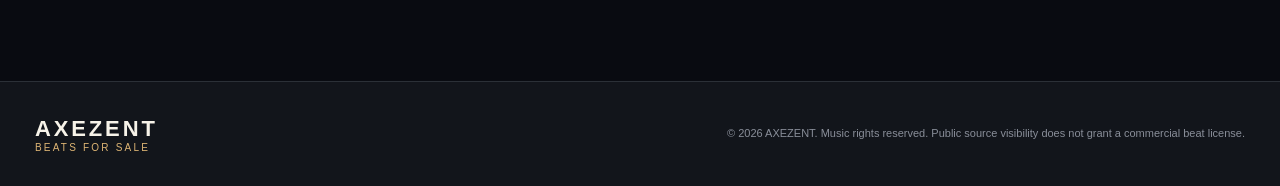
==== commit 1c89cae3: "Polish customer-facing AXEZENT language while preserving accurate availability and rights checks" ====
--- a/index.html
+++ b/index.html
@@ -27,9 +27,9 @@
       <div class="hero-copy">
         <div class="eyebrow"><span class="pulse-dot"></span> THE SOUND STARTS HERE</div>
         <h1>BEATS<br><em>FOR SALE.</em></h1>
-        <p>Original beats and instrumentals shaped by cities, scenes and sounds across America. Full-length productions are being refined for your next record.</p>
+        <p>Original hip-hop and rap instrumentals inspired by cities, scenes and sounds across America. Explore the collection and discover the right direction for your next record.</p>
         <div class="hero-actions"><a class="primary-button" href="#catalog">Browse the Collection <span aria-hidden="true">↗</span></a><a class="text-link" href="#how">How it works ↓</a></div>
-        <div class="hero-proof"><div><b id="heroTotal">200</b><small>Catalog titles</small></div><div><b>50</b><small>States represented</small></div><div><b id="reviewCount">50</b><small>Full mixes under review</small></div></div>
+        <div class="hero-proof"><div><b id="heroTotal">200</b><small>Catalog titles</small></div><div><b>50</b><small>States represented</small></div><div><b id="reviewCount">50</b><small>Featured beat selections</small></div></div>
       </div>
       <div class="hero-art" aria-hidden="true">
         <div class="hero-art-grain"></div><div class="halo halo-one"></div><div class="halo halo-two"></div>
@@ -39,7 +39,7 @@
     </section>
     <section class="strip"><div class="container strip-inner"><span>HOUSTON SOUND</span><span>NEW YORK ENERGY</span><span>WEST COAST FEEL</span><span>DETROIT BOUNCE</span><span>ALL 50 STATES</span></div></section>
     <section id="catalog" class="catalog-section container">
-      <div class="section-heading"><div><span class="section-kicker">EXPLORE THE COLLECTION</span><h2>Find your next <em>sound.</em></h2><p>Explore the first 50 instrumental recordings. Select a beat and press Play. Listen before you choose.</p></div><div class="release-pill"><span class="pulse-dot"></span> LISTEN FIRST · OWN THE SOUND</div></div>
+      <div class="section-heading"><div><span class="section-kicker">EXPLORE THE COLLECTION</span><h2>Find your next <em>sound.</em></h2><p>Explore the first 50 featured selections. Listen whenever a preview is available, or contact AXEZENT about a particular beat.</p></div><div class="release-pill"><span class="pulse-dot"></span> LISTEN FIRST · OWN THE SOUND</div></div>
       <div class="search-area">
         <label class="search-wrap"><span aria-hidden="true">⌕</span><span class="sr-only">Search beats</span><input id="query" type="search" placeholder="Search titles, cities, states, styles…" autocomplete="off"></label>
         <label class="select-wrap"><span class="sr-only">Filter by collection</span><select id="region"><option value="">All regional collections</option></select></label>
@@ -50,7 +50,7 @@
       <div class="empty-state" id="empty" hidden>No tracks match those filters. Try a different title, city, or region.</div>
       <div class="load-wrap"><button class="load-button" id="more" type="button" hidden>Load More Beats ↓</button></div>
     </section>
-    <section id="how" class="how-section"><div class="container"><span class="section-kicker">SIMPLE FROM START TO FINISH</span><h2>Listen. Choose. <em>Create.</em></h2><div class="steps"><article><span>01</span><h3>Find your beat</h3><p>Choose a beat and listen in the player.</p></article><article><span>02</span><h3>Request rights</h3><p>Email the track ID and request an exclusive $100 ownership-transfer offer. We confirm availability and terms first.</p></article><article><span>03</span><h3>Pay and receive</h3><p>After agreement and verified business payment, we email your files and signed documentation.</p></article></div><p class="coming-notice">Automatic checkout is not live. The first 50 mixes are awaiting listening and rights review. Contact us to discuss a specific track; do not send payment until we confirm its availability and terms.</p></div></section>
+    <section id="how" class="how-section"><div class="container"><span class="section-kicker">SIMPLE FROM START TO FINISH</span><h2>Listen. Choose. <em>Create.</em></h2><div class="steps"><article><span>01</span><h3>Find your beat</h3><p>Choose a beat and listen in the player.</p></article><article><span>02</span><h3>Request rights</h3><p>Email the track ID and request an exclusive $100 ownership-transfer offer. We confirm availability and terms first.</p></article><article><span>03</span><h3>Pay and receive</h3><p>After agreement and verified business payment, we email your files and signed documentation.</p></article></div><p class="coming-notice">Exclusive beat inquiries are handled directly by AXEZENT. Contact us to confirm a track’s availability and the written terms before sending any payment.</p></div></section>
 
     <section class="purchase-section" id="order">
       <div class="container">
